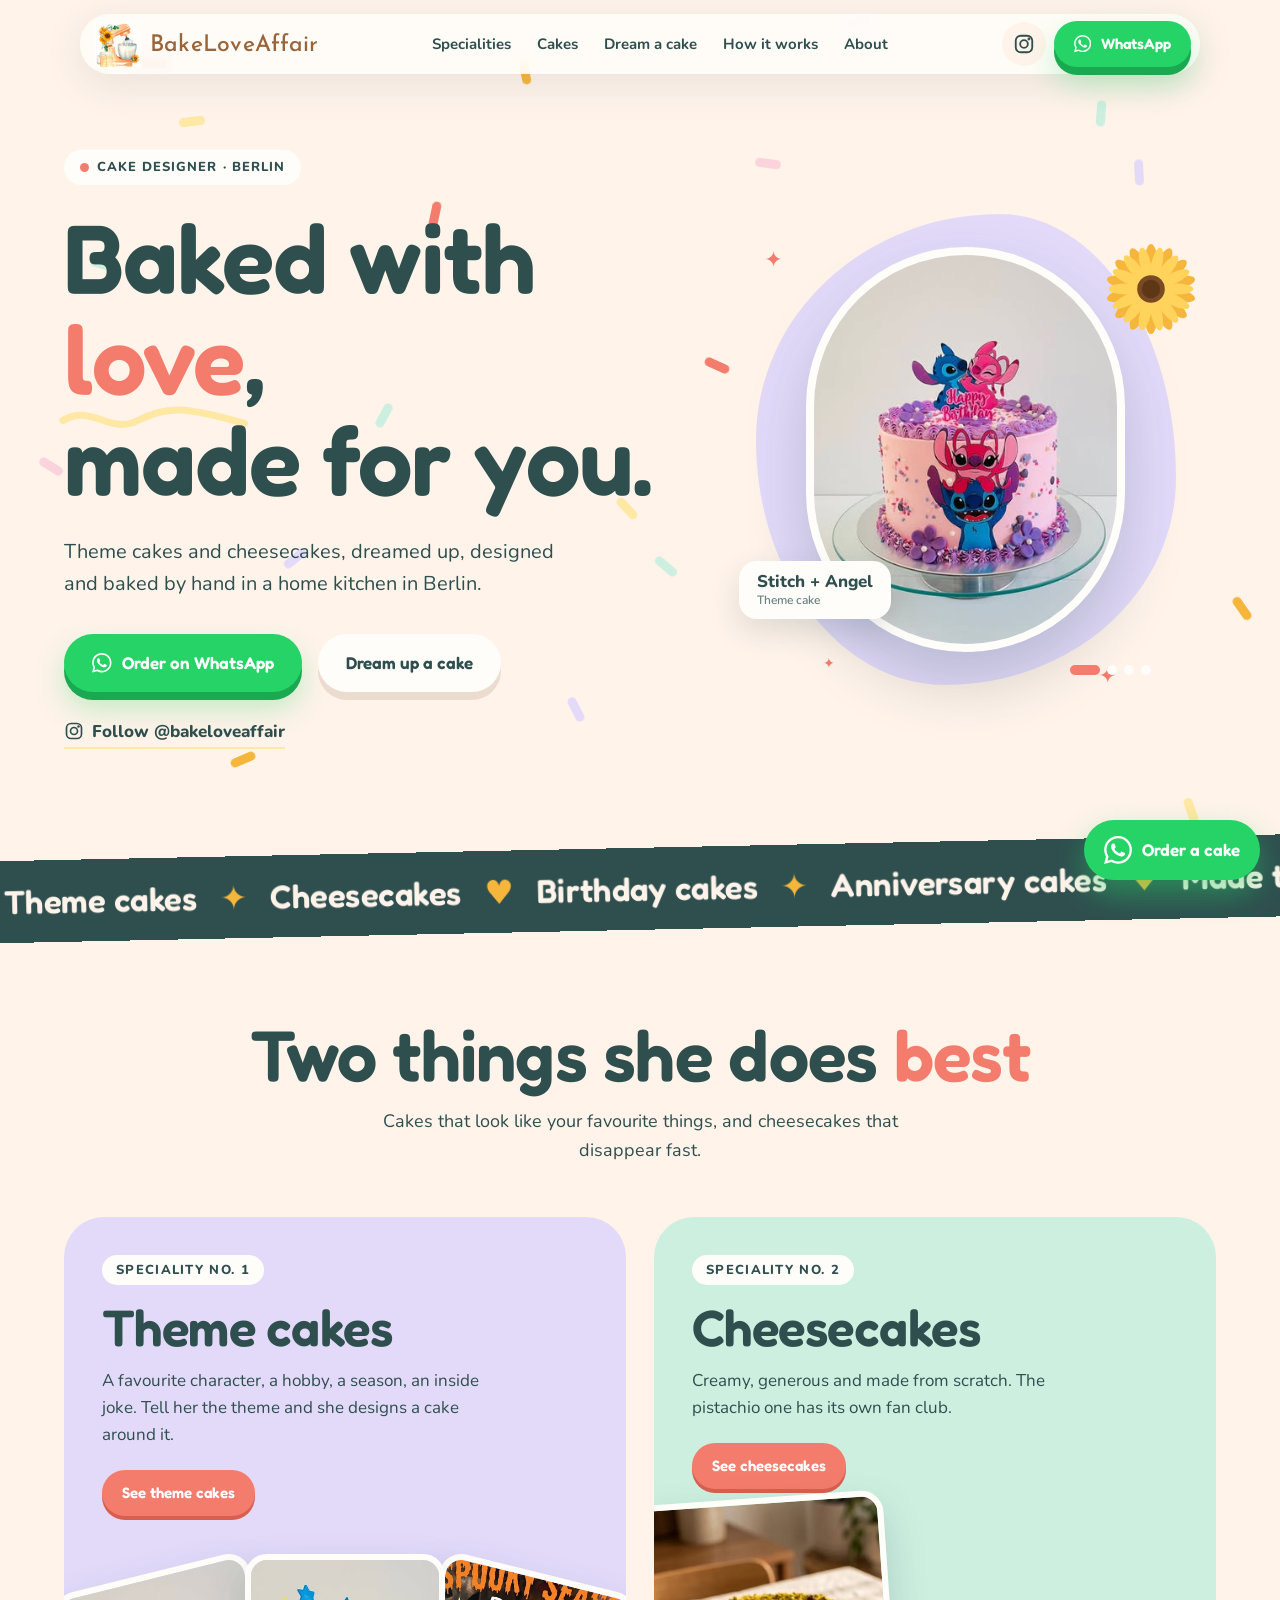
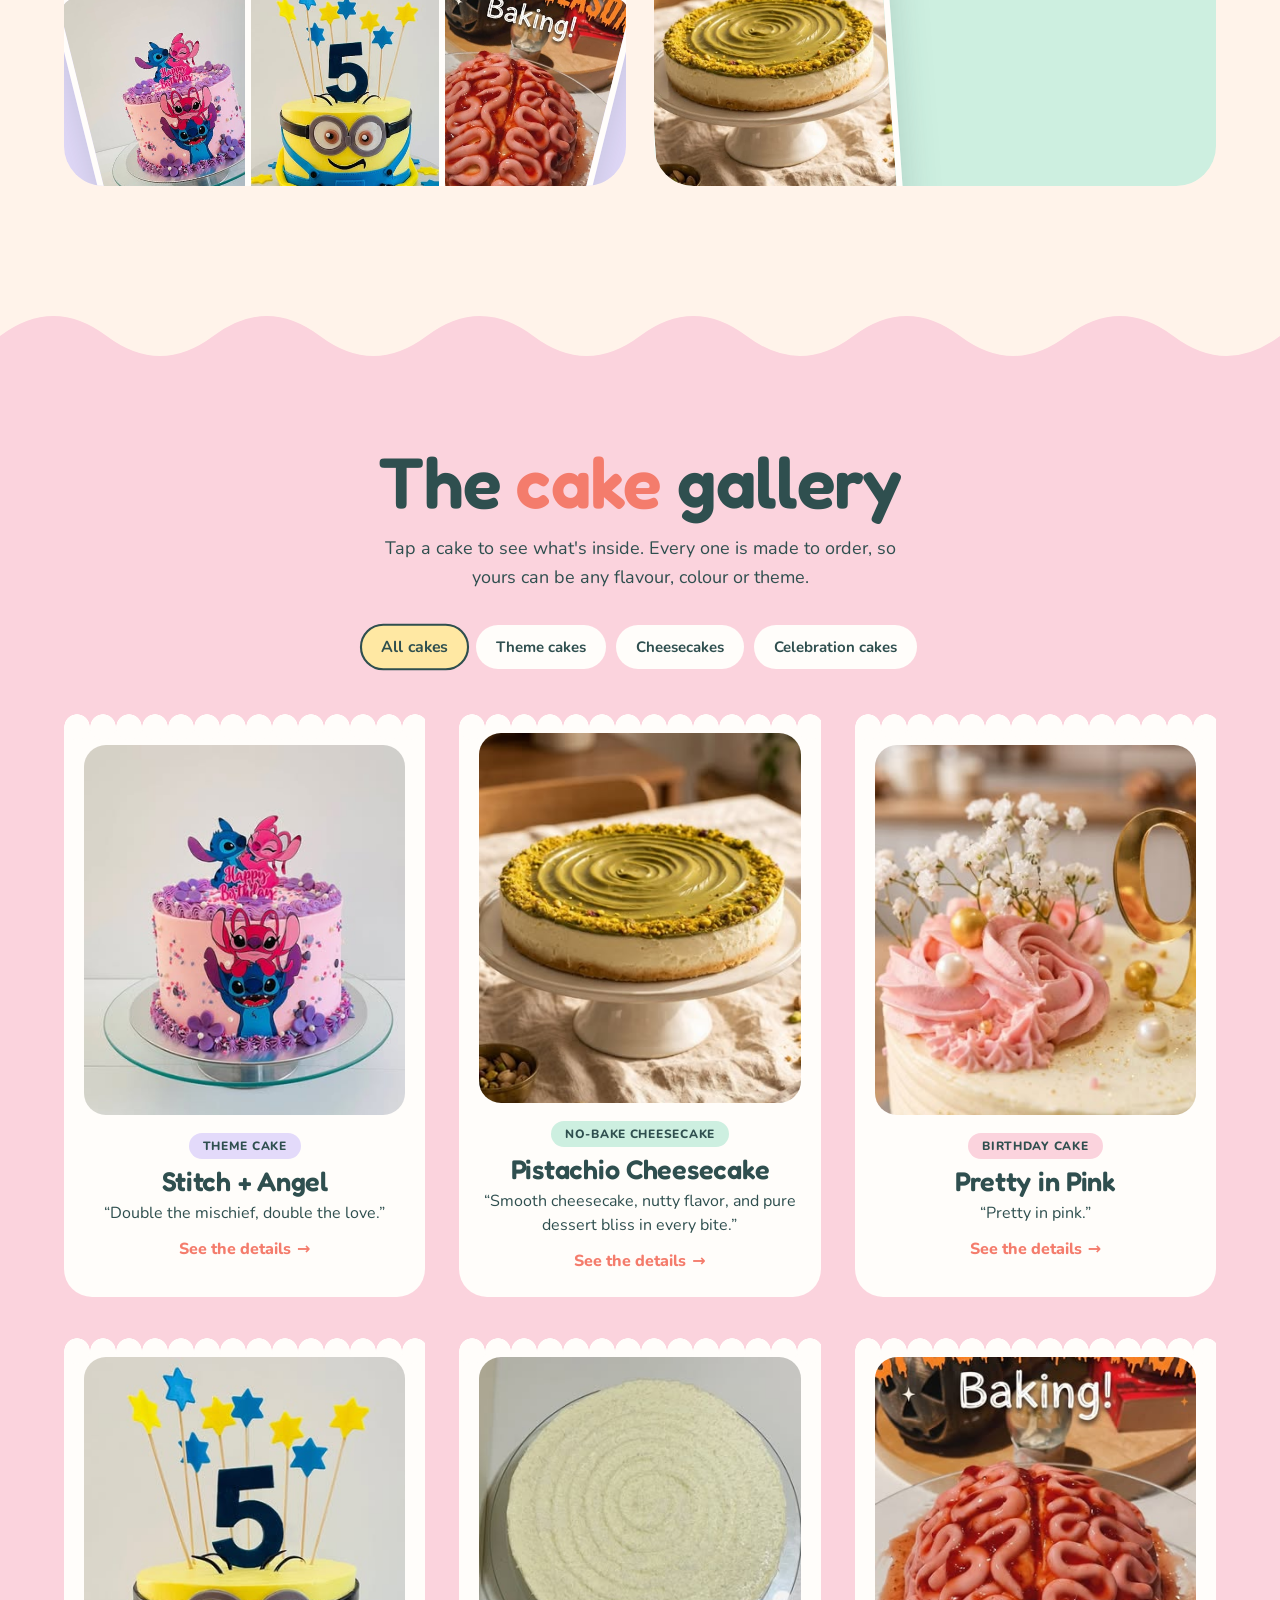
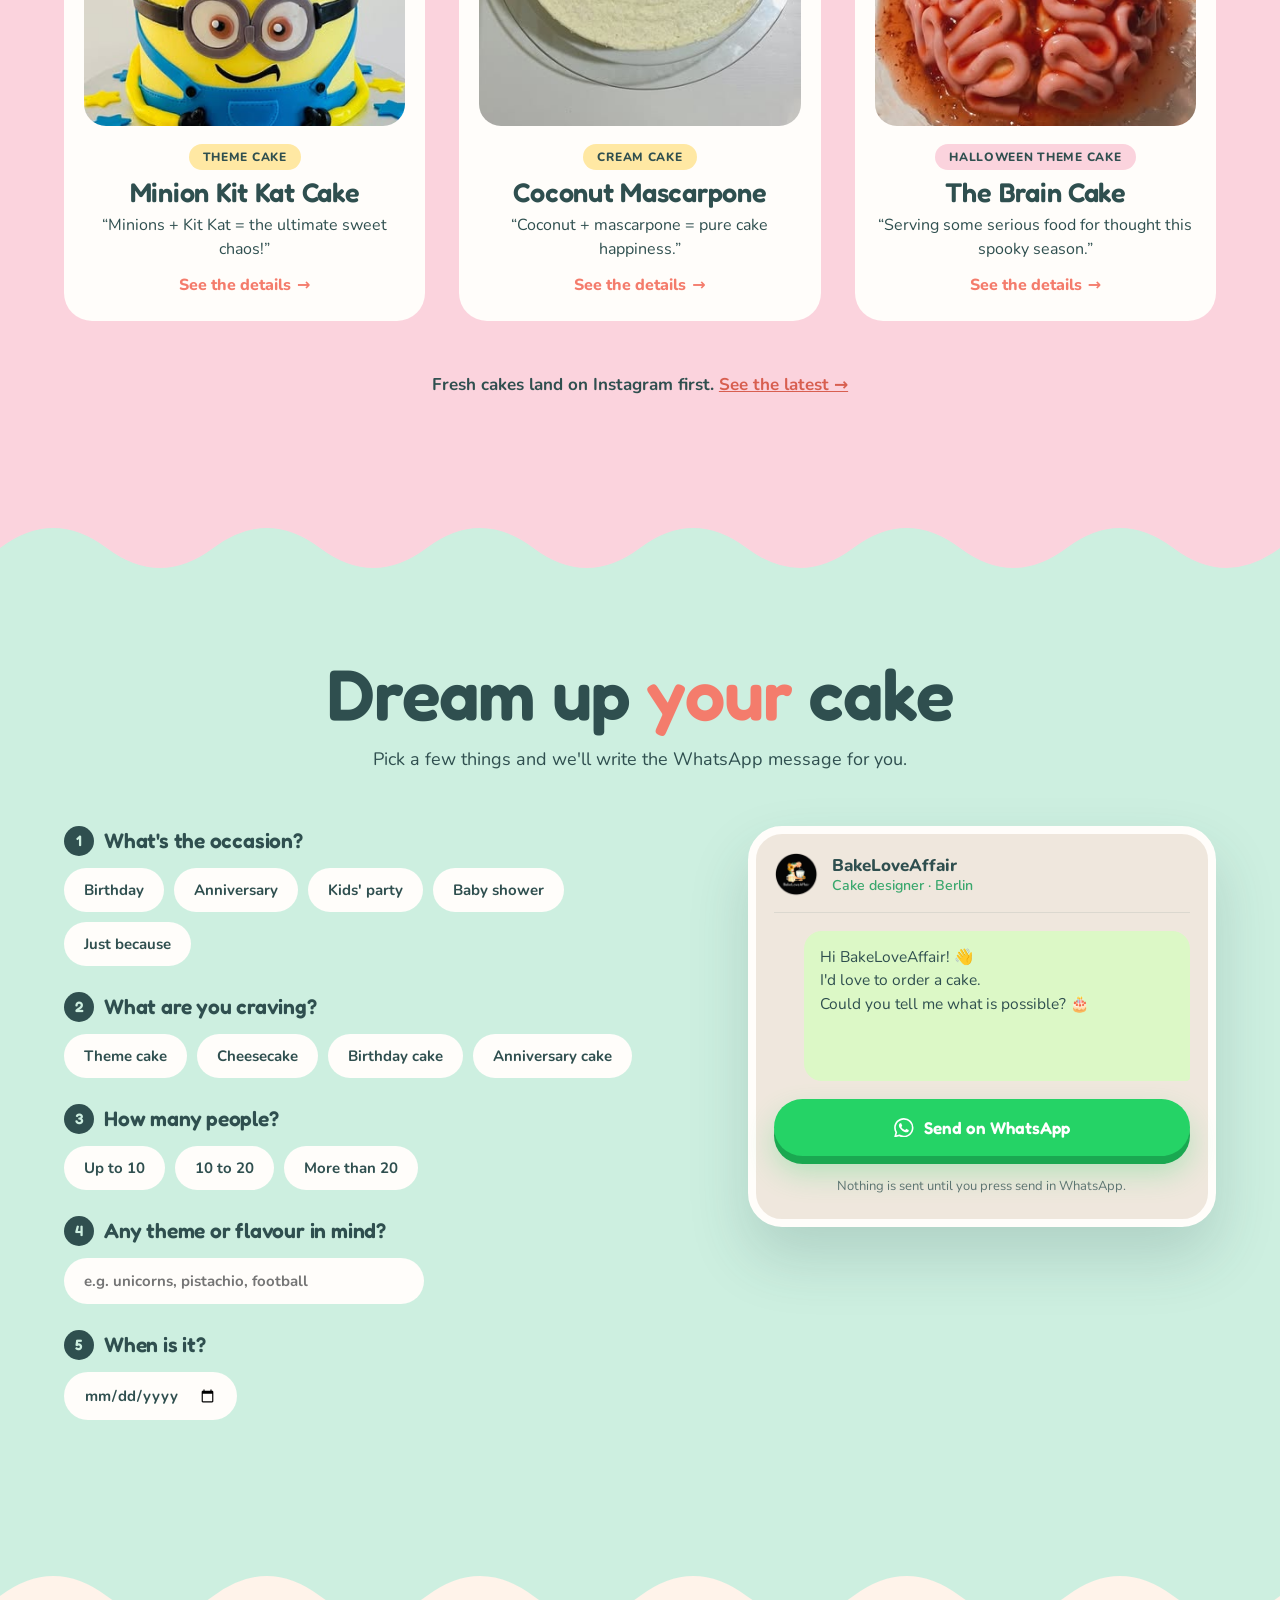
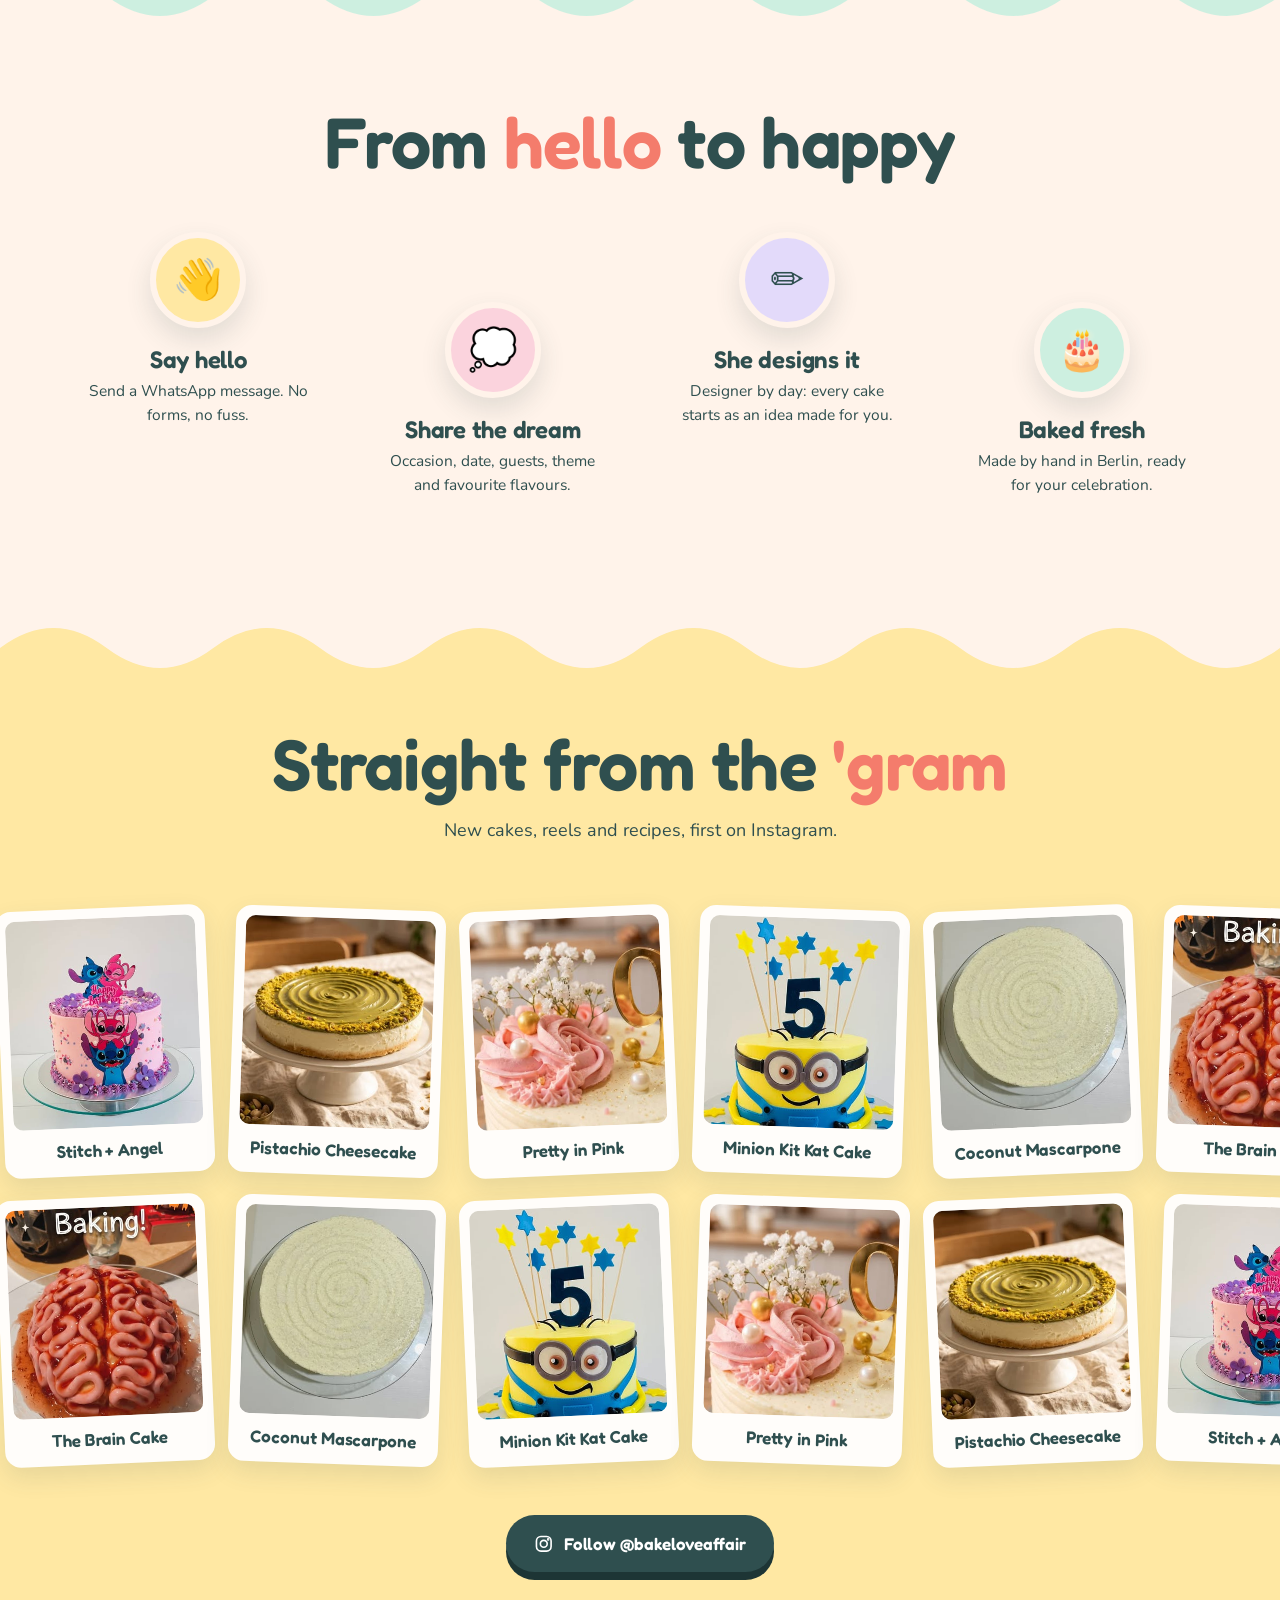
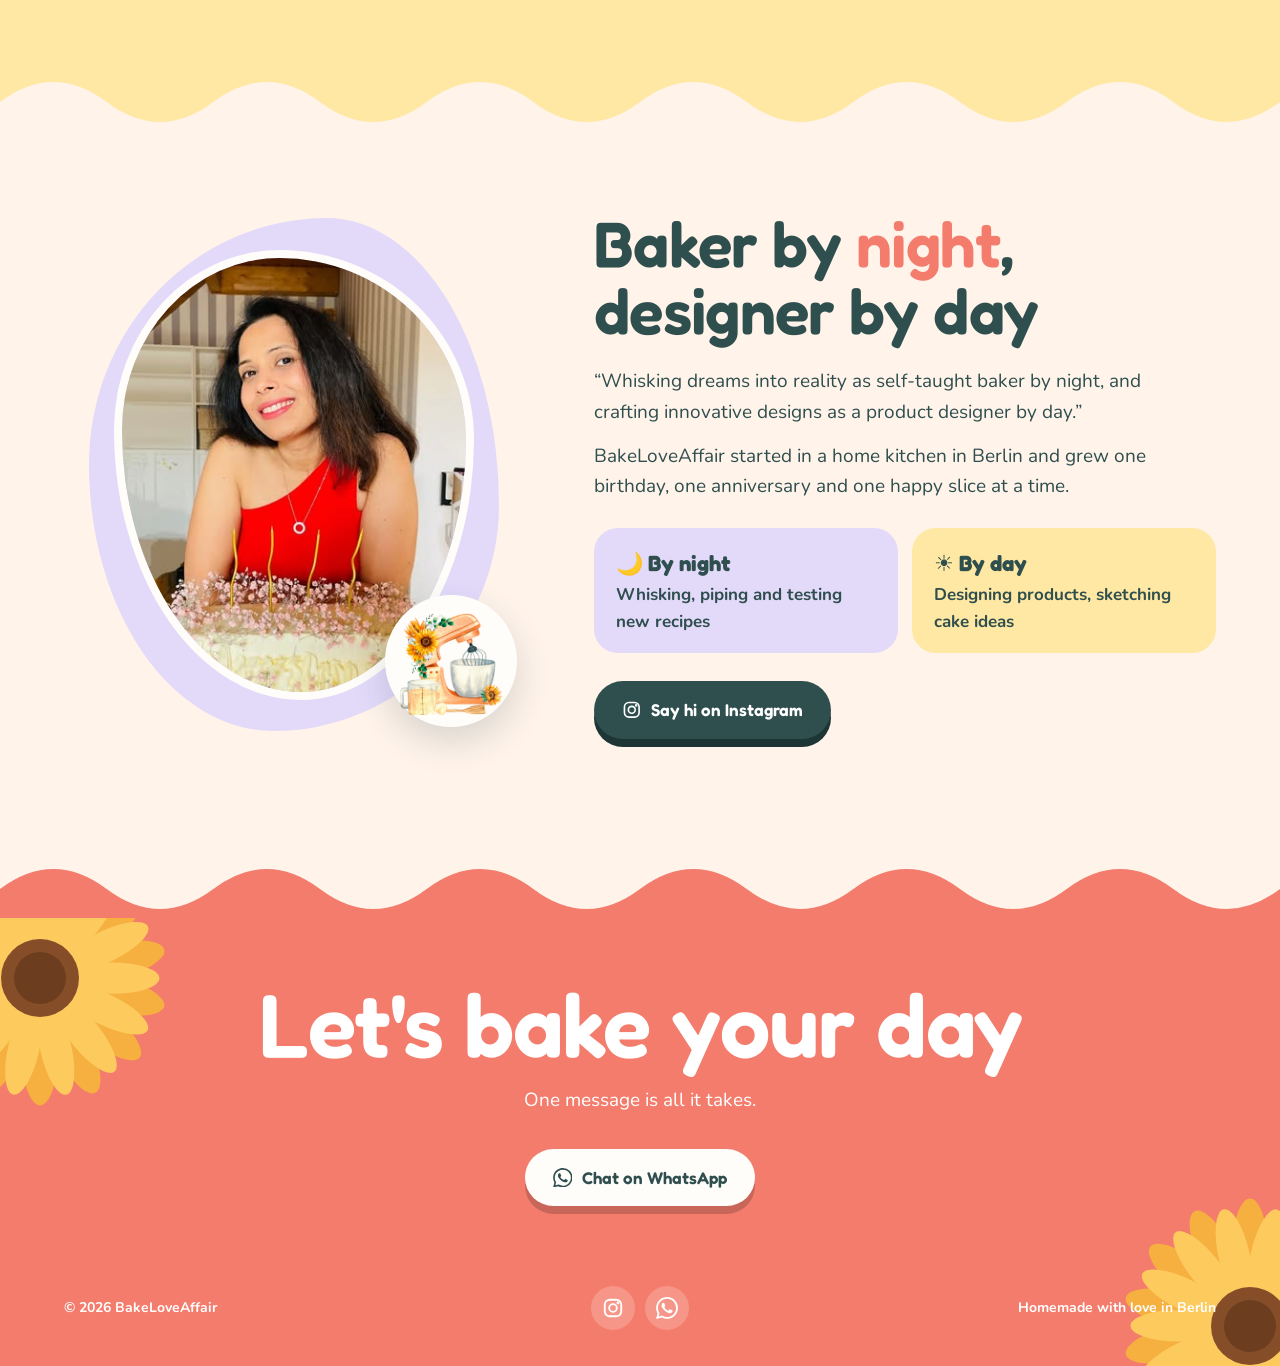
==== index.html @ 3bb05937 "Build BakeLoveAffair website from the Soft Bloom design Static site with theme cake and cheesecake g" ====
<!doctype html>
<html lang="en">
<head>
<meta charset="utf-8">
<meta name="viewport" content="width=device-width, initial-scale=1">
<title>BakeLoveAffair · Theme cakes and cheesecakes, homemade in Berlin</title>
<meta name="description" content="BakeLoveAffair: custom theme cakes and cheesecakes, designed and baked by hand in a home kitchen in Berlin. Say hello on WhatsApp.">
<meta name="theme-color" content="#FFF3EA">
<link rel="canonical" href="https://bakeloveaffair.com/">
<meta property="og:type" content="website">
<meta property="og:url" content="https://bakeloveaffair.com/">
<meta property="og:title" content="BakeLoveAffair · Baked with love, made for you">
<meta property="og:description" content="Custom theme cakes and cheesecakes, homemade in Berlin.">
<meta property="og:image" content="https://bakeloveaffair.com/assets/logo/logo.png">
<meta name="twitter:card" content="summary">
<link rel="icon" type="image/png" href="assets/logo/favicon.png">
<link rel="apple-touch-icon" href="assets/logo/icon-192.png">
<link rel="preconnect" href="https://fonts.googleapis.com">
<link rel="preconnect" href="https://fonts.gstatic.com" crossorigin>
<link href="https://fonts.googleapis.com/css2?family=Fredoka:wght@500;600;700&family=Josefin+Sans:wght@500&family=Nunito:wght@400;600;700;800&display=swap" rel="stylesheet">
<link rel="stylesheet" href="css/style.css">
</head>
<body>

<div class="progress" id="progress" aria-hidden="true"></div>

<nav class="nav" id="nav" aria-label="Main">
  <div class="nav-bar">
    <a class="brand" href="#top" aria-label="BakeLoveAffair, back to top"><img src="assets/logo/mixer.png" alt="" width="48" height="46"><span>BakeLoveAffair</span></a>
    <ul>
      <li><a href="#special">Specialities</a></li>
      <li><a href="#cakes">Cakes</a></li>
      <li><a href="#wish">Dream a cake</a></li>
      <li><a href="#how">How it works</a></li>
      <li><a href="#about">About</a></li>
    </ul>
    <div class="nav-right">
      <a class="icon-btn" data-ig aria-label="BakeLoveAffair on Instagram"><i data-icon="ig"></i></a>
      <a class="btn sm wa" data-wa aria-label="Order on WhatsApp"><i data-icon="wa"></i><span>WhatsApp</span></a>
      <button class="icon-btn burger" id="burger" aria-label="Menu" aria-expanded="false"><i data-icon="menu"></i></button>
    </div>
  </div>
  <div class="menu" id="menu">
    <a href="#special">Specialities</a>
    <a href="#cakes">Cakes</a>
    <a href="#wish">Dream a cake</a>
    <a href="#how">How it works</a>
    <a href="#about">About</a>
    <a data-ig>Instagram ↗</a>
  </div>
</nav>

<header class="hero" id="top">
  <div id="sprinkles" aria-hidden="true"></div>
  <div class="wrap">
    <div>
      <span class="eyebrow"><i></i> Cake designer · Berlin</span>
      <h1 id="h1" aria-label="Baked with love, made for you."></h1>
      <p class="lead" data-reveal="700">Theme cakes and cheesecakes, dreamed up, designed and baked by hand in a home kitchen in Berlin.</p>
      <div class="cta" data-reveal="850">
        <a class="btn wa" data-wa><i data-icon="wa"></i> Order on WhatsApp</a>
        <a class="btn soft" href="#wish">Dream up a cake</a>
      </div>
      <a class="follow" data-ig data-reveal="1000"><i data-icon="ig"></i> Follow @bakeloveaffair</a>
    </div>
    <div class="stage">
      <div class="blob"></div>
      <span class="spark" style="left:2%;top:6%">✦</span><span class="spark" style="right:14%;bottom:-2%;animation-delay:-1s">✦</span><span class="spark" style="left:16%;bottom:2%;animation-delay:-1.7s;font-size:14px">✦</span>
      <div class="shots" id="shots"></div>
      <button class="label" id="label" aria-label="See details of this cake"><span id="lt"></span><small id="ls"></small></button>
      <div class="sunflower" aria-hidden="true"></div>
      <div class="dots" id="dots"></div>
    </div>
  </div>
</header>

<div class="ribbon" aria-hidden="true"><div id="ribbon"></div></div>

<section class="pad" id="special" style="padding-top:40px">
  <div class="wrap">
    <div class="title"><h2 data-reveal>Two things she does <em>best</em></h2><p data-reveal="100">Cakes that look like your favourite things, and cheesecakes that disappear fast.</p></div>
    <div class="duo">
      <article class="spec" style="--c:var(--lav)" data-reveal>
        <span class="kicker">Speciality no. 1</span>
        <h3>Theme cakes</h3>
        <p>A favourite character, a hobby, a season, an inside joke. Tell her the theme and she designs a cake around it.</p>
        <button class="btn sm" data-filter="theme">See theme cakes</button>
        <div class="fan" id="fan-theme"></div>
      </article>
      <article class="spec" style="--c:var(--mint)" data-reveal="140">
        <span class="kicker">Speciality no. 2</span>
        <h3>Cheesecakes</h3>
        <p>Creamy, generous and made from scratch. The pistachio one has its own fan club.</p>
        <button class="btn sm" data-filter="cheesecake">See cheesecakes</button>
        <div class="fan one" id="fan-cheesecake"></div>
      </article>
    </div>
  </div>
</section>

<div class="wavebox"><svg class="wave" data-fill="#FBD3DD"></svg></div>
<section class="sig pad" id="cakes">
  <div class="wrap">
    <div class="title"><h2 data-reveal>The <em>cake</em> gallery</h2><p data-reveal="100">Tap a cake to see what's inside. Every one is made to order, so yours can be any flavour, colour or theme.</p></div>
    <div class="filters" id="filters" role="group" aria-label="Filter cakes"></div>
    <div class="cards" id="cards"></div>
    <p class="more-note" data-reveal>Fresh cakes land on Instagram first. <a data-ig>See the latest →</a></p>
  </div>
</section>
<div class="wavebox" style="background:#FBD3DD"><svg class="wave rev" data-fill="#CDEFE0"></svg></div>

<section class="wish pad" id="wish">
  <div class="wrap">
    <div class="title"><h2 data-reveal>Dream up <em>your</em> cake</h2><p data-reveal="100">Pick a few things and we'll write the WhatsApp message for you.</p></div>
    <div class="wishgrid">
      <div data-reveal>
        <div class="q"><h3><span>1</span> What's the occasion?</h3><div class="chips" data-k="occasion"><button class="chip">Birthday</button><button class="chip">Anniversary</button><button class="chip">Kids' party</button><button class="chip">Baby shower</button><button class="chip">Just because</button></div></div>
        <div class="q"><h3><span>2</span> What are you craving?</h3><div class="chips" data-k="bake"><button class="chip">Theme cake</button><button class="chip">Cheesecake</button><button class="chip">Birthday cake</button><button class="chip">Anniversary cake</button></div></div>
        <div class="q"><h3><span>3</span> How many people?</h3><div class="chips" data-k="guests"><button class="chip">Up to 10</button><button class="chip">10 to 20</button><button class="chip">More than 20</button></div></div>
        <div class="q"><h3><span>4</span> Any theme or flavour in mind?</h3><input class="field" id="idea" type="text" maxlength="80" placeholder="e.g. unicorns, pistachio, football" aria-label="Theme or flavour idea"></div>
        <div class="q"><h3><span>5</span> When is it?</h3><input class="field" type="date" id="date" aria-label="Date of the occasion" style="width:auto"></div>
      </div>
      <div class="phone" data-reveal="150">
        <div class="top"><img src="assets/logo/icon-192.png" alt=""><div>BakeLoveAffair<small>Cake designer · Berlin</small></div></div>
        <div class="bubble" id="bubble" aria-live="polite"></div>
        <a class="btn wa" id="send" target="_blank" rel="noopener"><i data-icon="wa"></i> Send on WhatsApp</a>
        <p class="note">Nothing is sent until you press send in WhatsApp.</p>
      </div>
    </div>
  </div>
</section>
<div class="wavebox" style="background:#CDEFE0"><svg class="wave" data-fill="#FFF3EA"></svg></div>

<section class="pad" id="how">
  <div class="wrap">
    <div class="title"><h2 data-reveal>From <em>hello</em> to happy</h2></div>
    <div class="proc" id="proc">
      <svg class="path" viewBox="0 0 1000 170" preserveAspectRatio="none" fill="none" aria-hidden="true"><path id="pp" d="M125 48 C250 48 250 118 375 118 S500 48 625 48 S750 118 875 118" stroke="#F47C6C" stroke-width="4" stroke-linecap="round" stroke-dasharray="2 14" vector-effect="non-scaling-stroke"/></svg>
      <div class="procgrid">
        <div class="ps" style="--c:var(--butter)"><div class="ic">👋</div><h3>Say hello</h3><p>Send a WhatsApp message. No forms, no fuss.</p></div>
        <div class="ps" style="--c:var(--pink)"><div class="ic">💭</div><h3>Share the dream</h3><p>Occasion, date, guests, theme and favourite flavours.</p></div>
        <div class="ps" style="--c:var(--lav)"><div class="ic">✏️</div><h3>She designs it</h3><p>Designer by day: every cake starts as an idea made for you.</p></div>
        <div class="ps" style="--c:var(--mint)"><div class="ic">🎂</div><h3>Baked fresh</h3><p>Made by hand in Berlin, ready for your celebration.</p></div>
      </div>
    </div>
  </div>
</section>

<div class="wavebox"><svg class="wave rev" data-fill="#FFE8A3"></svg></div>
<section class="gal" id="insta">
  <div class="title"><h2 data-reveal>Straight from the <em>'gram</em></h2><p data-reveal="100">New cakes, reels and recipes, first on Instagram.</p></div>
  <div class="row" id="r1"></div>
  <div class="row b" id="r2"></div>
  <div class="center"><a class="btn ig" data-ig data-reveal><i data-icon="ig"></i> Follow @bakeloveaffair</a></div>
</section>
<div class="wavebox" style="background:#FFE8A3"><svg class="wave" data-fill="#FFF3EA"></svg></div>

<section class="pad" id="about">
  <div class="wrap aboutgrid">
    <div class="me" data-reveal>
      <img src="assets/img/anniversary-cake.jpg" alt="The baker behind BakeLoveAffair with a cake she made" loading="lazy">
      <div class="stamp"><img src="assets/logo/mixer.png" alt="BakeLoveAffair logo"></div>
    </div>
    <div>
      <h2 data-reveal>Baker by <em>night</em>,<br>designer by day</h2>
      <p data-reveal="80">“Whisking dreams into reality as self-taught baker by night, and crafting innovative designs as a product designer by day.”</p>
      <p data-reveal="160">BakeLoveAffair started in a home kitchen in Berlin and grew one birthday, one anniversary and one happy slice at a time.</p>
      <div class="daynight" data-reveal="240">
        <div style="background:var(--lav)"><b>🌙 By night</b>Whisking, piping and testing new recipes</div>
        <div style="background:var(--butter)"><b>☀️ By day</b>Designing products, sketching cake ideas</div>
      </div>
      <a class="btn ig" data-ig data-reveal="320"><i data-icon="ig"></i> Say hi on Instagram</a>
    </div>
  </div>
</section>

<div class="wavebox"><svg class="wave" data-fill="#F47C6C"></svg></div>
<footer class="foot">
  <div class="sunflower l" aria-hidden="true"></div><div class="sunflower r" aria-hidden="true"></div>
  <div class="wrap" style="position:relative">
    <h2 data-reveal>Let's bake your day</h2>
    <p class="big" data-reveal="100">One message is all it takes.</p>
    <a class="btn" data-reveal="200" data-wa><i data-icon="wa"></i> Chat on WhatsApp</a>
    <div class="foot-base">
      <span>© <span id="year"></span> BakeLoveAffair</span>
      <div class="mid">
        <a class="icon-btn" data-ig aria-label="Instagram"><i data-icon="ig"></i></a>
        <a class="icon-btn" data-wa aria-label="WhatsApp"><i data-icon="wa"></i></a>
      </div>
      <span>Homemade with love in Berlin</span>
    </div>
  </div>
</footer>

<a class="fab" id="fab" data-wa aria-label="Order a cake on WhatsApp"><i data-icon="wa"></i><span>Order a cake</span></a>

<dialog class="sheet" id="sheet" aria-labelledby="sh-title">
  <div class="sheet-in">
    <div class="sheet-photo" id="sh-photo"><div class="sunflower" aria-hidden="true"></div><img id="sh-img" alt=""></div>
    <div class="sheet-body">
      <div class="sheet-nav"><button class="icon-btn" id="sh-prev" aria-label="Previous cake">←</button><button class="icon-btn" id="sh-next" aria-label="Next cake">→</button></div>
      <button class="icon-btn x" id="sh-close" aria-label="Close">✕</button>
      <span class="pill" id="sh-tag"></span>
      <h2 id="sh-title"></h2>
      <p class="quote" id="sh-quote"></p>
      <p class="desc" id="sh-desc"></p>
      <dl class="facts" id="sh-facts"></dl>
      <div class="sheet-cta">
        <a class="btn wa" id="sh-wa" target="_blank" rel="noopener"><i data-icon="wa"></i> Ask about this cake</a>
        <a class="follow" id="sh-reel" target="_blank" rel="noopener" style="margin:0"><i data-icon="ig"></i> Watch the reel</a>
      </div>
      <p class="sheet-note">Made to order. Size, flavour, colours and theme can all be changed to suit you.</p>
    </div>
  </div>
</dialog>

<script src="js/data.js"></script>
<script src="js/main.js"></script>
</body>
</html>
---- css/style.css ----
/* BakeLoveAffair · Soft Bloom */
:root{
  --bg:#FFF3EA; --deep:#2F4F4F; --coral:#F47C6C; --coral-d:#d85f50; --mint:#CDEFE0; --butter:#FFE8A3; --pink:#FBD3DD; --lav:#E3DAFA; --white:#FFFDFA;
  --brown:#9A6338; --sun:#F6B63C;
  --accent:var(--pink);
  --display:"Fredoka",system-ui,sans-serif; --body:"Nunito",system-ui,sans-serif;
  --spring:cubic-bezier(.2,1.4,.3,1);
}
*{box-sizing:border-box;margin:0}
html{scroll-behavior:smooth;overflow-x:clip;scroll-padding-top:90px}
body{background:var(--bg);color:var(--deep);font-family:var(--body);font-size:17px;line-height:1.6;overflow-x:clip}
img{display:block;max-width:100%}
a{color:inherit}
button{font:inherit;color:inherit}
h1,h2,h3{font-family:var(--display);font-weight:600;line-height:1.04;letter-spacing:-.01em}
.wrap{max-width:1200px;margin:0 auto;padding:0 24px}
.sr{position:absolute;width:1px;height:1px;overflow:hidden;clip-path:inset(50%)}
:focus-visible{outline:3px solid var(--deep);outline-offset:3px;border-radius:8px}
[data-reveal]{opacity:0;transform:translateY(34px) scale(.97);transition:opacity .7s,transform .9s var(--spring)}
[data-reveal].in{opacity:1;transform:none}

.progress{position:fixed;top:0;left:0;height:4px;width:100%;background:var(--coral);transform-origin:left;transform:scaleX(0);z-index:70}

/* ---------- nav ---------- */
.nav{position:fixed;top:14px;left:50%;translate:-50% 0;z-index:60;width:min(1120px,calc(100% - 24px));transition:translate .45s var(--spring)}
.nav.hide{translate:-50% -150%}
.nav-bar{background:rgba(255,253,250,.86);backdrop-filter:blur(14px);border-radius:999px;box-shadow:0 10px 40px rgba(47,79,79,.1);display:flex;align-items:center;justify-content:space-between;gap:12px;padding:7px 9px 7px 14px}
.brand{display:flex;align-items:center;gap:8px;text-decoration:none;font-family:"Josefin Sans",var(--display);font-weight:500;font-size:23px;color:var(--brown);letter-spacing:.01em;white-space:nowrap}
.brand img{width:48px;height:46px;object-fit:contain;mix-blend-mode:multiply;transition:rotate .5s var(--spring)}
.brand:hover img{rotate:-10deg}
.brand span{padding-top:4px}
.nav ul{display:flex;gap:26px;list-style:none;padding:0}
.nav ul a{text-decoration:none;font-weight:700;font-size:15px;transition:color .2s}
.nav ul a:hover{color:var(--coral)}
.nav-right{display:flex;align-items:center;gap:8px}
.icon-btn{width:44px;height:44px;border-radius:50%;display:grid;place-items:center;background:var(--bg);border:0;cursor:pointer;text-decoration:none;transition:background .25s,transform .25s var(--spring),color .25s}
.icon-btn:hover{background:var(--pink);transform:rotate(-8deg) scale(1.08)}
.icon-btn svg{width:22px;height:22px}
.burger{display:none}
.menu{display:none}

.btn{display:inline-flex;align-items:center;gap:10px;font-family:var(--display);font-weight:600;font-size:17px;text-decoration:none;padding:15px 28px;border-radius:999px;background:var(--coral);color:#fff;border:0;cursor:pointer;box-shadow:0 8px 0 var(--coral-d),0 16px 30px rgba(244,124,108,.35);transition:transform .15s,box-shadow .15s;white-space:nowrap}
.btn:hover{transform:translateY(-3px);box-shadow:0 11px 0 var(--coral-d),0 22px 36px rgba(244,124,108,.4)}
.btn:active{transform:translateY(6px);box-shadow:0 2px 0 var(--coral-d)}
.btn svg{width:1.15em;height:1.15em;flex:none}
.btn.sm{padding:11px 20px;font-size:15px;box-shadow:0 4px 0 var(--coral-d)}
.btn.soft{background:var(--white);color:var(--deep);box-shadow:0 8px 0 #ecdccf}
.btn.soft:hover{box-shadow:0 11px 0 #ecdccf}
.btn.wa{background:#25D366;box-shadow:0 8px 0 #1aa851,0 16px 30px rgba(37,211,102,.3)}
.btn.wa:hover{box-shadow:0 11px 0 #1aa851,0 22px 36px rgba(37,211,102,.35)}
.btn.ig{background:var(--deep);box-shadow:0 8px 0 #1d3535}
.btn.ig:hover{box-shadow:0 11px 0 #1d3535}

/* ---------- hero ---------- */
.hero{position:relative;padding:150px 0 90px;overflow:hidden}
.hero .wrap{display:grid;grid-template-columns:1.1fr .9fr;gap:40px;align-items:center;position:relative}
.eyebrow{display:inline-flex;gap:8px;align-items:center;background:var(--white);border-radius:999px;padding:7px 16px;font-weight:800;font-size:13px;letter-spacing:.08em;text-transform:uppercase;margin-bottom:22px}
.eyebrow i{width:9px;height:9px;border-radius:50%;background:var(--coral);animation:pulse 1.6s infinite}
@keyframes pulse{50%{scale:1.6;opacity:.4}}
.hero h1{font-size:clamp(48px,7.6vw,112px)}
.hero h1 .w{display:inline-block;opacity:0;transform:translateY(.5em) rotate(4deg);animation:rise .8s var(--spring) forwards}
@keyframes rise{to{opacity:1;transform:none}}
.hero h1 .love{color:var(--coral);position:relative;white-space:nowrap}
.hero h1 .love svg{position:absolute;left:-2%;bottom:-.16em;width:104%;height:.3em;overflow:visible}
.hero h1 .love path{stroke-dasharray:320;stroke-dashoffset:320;animation:draw 1s 1s forwards}
@keyframes draw{to{stroke-dashoffset:0}}
.lead{font-size:20px;max-width:490px;margin:26px 0 34px}
.cta{display:flex;gap:16px;flex-wrap:wrap;align-items:center}
.follow{display:inline-flex;align-items:center;gap:8px;margin-top:26px;font-weight:800;text-decoration:none;border-bottom:2.5px solid var(--butter);padding-bottom:2px;transition:border-color .25s,gap .25s}
.follow:hover{border-color:var(--coral);gap:12px}
.follow svg{width:20px;height:20px}
.stage{position:relative;justify-self:center;width:min(420px,84vw);aspect-ratio:1/1.12}
.blob{position:absolute;inset:0;background:var(--accent);border-radius:58% 42% 55% 45%/48% 56% 44% 52%;animation:morph 9s ease-in-out infinite;transition:background .8s}
@keyframes morph{33%{border-radius:42% 58% 40% 60%/58% 42% 58% 42%}66%{border-radius:52% 48% 62% 38%/40% 60% 46% 54%}}
.shots{position:absolute;inset:7% 12%;border-radius:999px;overflow:hidden;box-shadow:0 30px 60px rgba(47,79,79,.22);border:8px solid var(--white);background:var(--white)}
.shots img{position:absolute;inset:0;width:100%;height:100%;object-fit:cover;opacity:0;scale:1.25;rotate:6deg;transition:opacity .8s,scale 1.2s cubic-bezier(.2,.8,.2,1),rotate 1.2s}
.shots img.on{opacity:1;scale:1;rotate:0deg}
.label{position:absolute;left:-4%;bottom:14%;background:var(--white);border-radius:18px;padding:10px 18px;box-shadow:0 12px 30px rgba(47,79,79,.15);font-weight:800;animation:bob 4s ease-in-out infinite;z-index:2;border:0;cursor:pointer;text-align:left;line-height:1.3}
.label small{display:block;font-weight:600;font-size:12px;opacity:.7}
.stage .sunflower{position:absolute;right:-5%;top:6%;width:92px;z-index:2;animation:bob 5s -2s ease-in-out infinite}
@keyframes bob{50%{translate:0 -12px}}
.dots{position:absolute;right:6%;bottom:2%;display:flex;gap:7px;z-index:2}
.dots button{width:10px;height:10px;padding:0;border:0;border-radius:9px;background:var(--white);transition:width .4s,background .4s;cursor:pointer}
.dots button.on{width:30px;background:var(--coral)}
.sprinkle{position:absolute;width:26px;height:9px;border-radius:9px;will-change:transform;z-index:0}
.spark{position:absolute;font-size:22px;color:var(--coral);animation:twinkle 2.4s ease-in-out infinite}
@keyframes twinkle{50%{scale:.4;opacity:.3;rotate:90deg}}
.sunflower svg{display:block;width:100%;height:auto;animation:spin 40s linear infinite}
@keyframes spin{to{rotate:360deg}}

/* ---------- ribbon ---------- */
.ribbon{background:var(--deep);color:var(--bg);overflow:hidden;white-space:nowrap;rotate:-1.2deg;scale:1.03;margin:10px 0 50px}
.ribbon div{display:inline-block;font-family:var(--display);font-weight:600;font-size:clamp(20px,2.6vw,32px);padding:14px 0;animation:flow 34s linear infinite}
.ribbon span{margin:0 22px}.ribbon b{color:var(--sun);font-weight:600}
@keyframes flow{to{transform:translateX(-50%)}}

/* ---------- waves + sections ---------- */
.wavebox{overflow:hidden;line-height:0}
.wave{display:block;width:200%;height:70px;margin-bottom:-1px;animation:flow 14s linear infinite}
.wave.rev{animation-direction:reverse}
section{position:relative}
.pad{padding:80px 0 110px}
.title{text-align:center;margin-bottom:52px}
.title h2{font-size:clamp(38px,5.6vw,76px)}
.title h2 em{font-style:normal;color:var(--coral)}
.title p{max-width:540px;margin:14px auto 0;font-size:18px}

/* ---------- specialities ---------- */
.duo{display:grid;grid-template-columns:1fr 1fr;gap:28px}
.spec{position:relative;border-radius:40px;padding:38px 38px 0;overflow:hidden;min-height:520px;display:flex;flex-direction:column;align-items:flex-start;background:var(--c)}
.spec .kicker{font-weight:800;font-size:13px;letter-spacing:.1em;text-transform:uppercase;background:var(--white);border-radius:999px;padding:5px 14px;margin-bottom:16px}
.spec h3{font-size:clamp(34px,4vw,54px);margin-bottom:12px}
.spec p{max-width:400px;margin-bottom:22px}
.fan{position:relative;align-self:center;width:100%;height:270px;margin-top:auto}
.fan img{position:absolute;left:50%;bottom:-34px;width:200px;aspect-ratio:3/4;object-fit:cover;border-radius:22px;border:6px solid var(--white);box-shadow:0 18px 40px rgba(47,79,79,.2);translate:-50% 0;transform-origin:50% 120%;transition:rotate .6s var(--spring),translate .6s var(--spring)}
.fan img:nth-child(1){rotate:-14deg;translate:-110% 10px}
.fan img:nth-child(2){rotate:0deg;z-index:1}
.fan img:nth-child(3){rotate:14deg;translate:10% 10px}
.spec:hover .fan img:nth-child(1){rotate:-22deg;translate:-128% 0}
.spec:hover .fan img:nth-child(2){translate:-50% -22px}
.spec:hover .fan img:nth-child(3){rotate:22deg;translate:28% 0}
.fan.one img{width:250px;rotate:-4deg}
.spec:hover .fan.one img{rotate:3deg;translate:-50% -22px}

/* ---------- cakes ---------- */
.sig{background:var(--pink)}
.filters{display:flex;gap:10px;justify-content:center;flex-wrap:wrap;margin:-18px 0 44px}
.chip{font:700 15px var(--body);color:var(--deep);background:var(--white);border:2.5px solid transparent;border-radius:999px;padding:10px 18px;cursor:pointer;transition:transform .2s cubic-bezier(.2,1.6,.3,1),background .2s,border-color .2s}
.chip:hover{transform:translateY(-3px) rotate(-2deg)}
.chip.on{background:var(--butter);border-color:var(--deep);transform:scale(1.06)}
.cards{display:grid;grid-template-columns:repeat(3,1fr);gap:40px 34px}
.sc{position:relative;background:var(--white);border:0;border-radius:0 0 28px 28px;padding:6px 20px 24px;text-align:center;cursor:pointer;margin-top:14px;transition:translate .35s var(--spring),rotate .35s,opacity .4s,scale .4s var(--spring);font-family:var(--body);font-size:16px;line-height:1.5}
.sc::before{content:"";position:absolute;top:-13px;left:0;right:0;height:26px;background:radial-gradient(circle at 13px 13px,var(--white) 12.5px,transparent 13px) 0 0/26px 26px repeat-x}
.sc:hover{translate:0 -12px;rotate:-1.5deg}
.sc:nth-child(even):hover{rotate:1.5deg}
.sc.out{opacity:0;scale:.85;pointer-events:none}
.sc.gone{display:none}
.sc .ph{position:relative;border-radius:22px;overflow:hidden;aspect-ratio:1/1.15}
.sc .ph img{width:100%;height:100%;object-fit:cover;transition:scale .7s}
.sc:hover .ph img{scale:1.07}
.sc .peek{position:absolute;left:50%;bottom:14px;translate:-50% 30px;opacity:0;background:var(--white);border-radius:999px;padding:8px 18px;font-weight:800;font-size:14px;white-space:nowrap;transition:translate .35s var(--spring),opacity .3s;box-shadow:0 8px 20px rgba(47,79,79,.2)}
.sc:hover .peek,.sc:focus-visible .peek{translate:-50% 0;opacity:1}
.pill{display:inline-block;background:var(--mint);border-radius:999px;padding:4px 14px;font-weight:800;font-size:12px;letter-spacing:.06em;text-transform:uppercase}
.sc .pill{margin:18px 0 8px}
.sc h3{font-size:27px;margin-bottom:6px}
.sc .more{display:inline-flex;gap:6px;align-items:center;margin-top:12px;font-weight:800;color:var(--coral)}
.sc .more b{transition:translate .25s}.sc:hover .more b{translate:6px 0}
.more-note{text-align:center;margin-top:50px;font-weight:700}
.more-note a{color:var(--coral-d)}

/* ---------- cake detail sheet ---------- */
dialog.sheet{color:var(--deep);border:0;padding:0;background:transparent;max-width:none;max-height:none;width:100%;height:100%;overflow:hidden}
dialog.sheet::backdrop{background:rgba(47,79,79,.55);backdrop-filter:blur(6px);animation:fade .3s}
@keyframes fade{from{opacity:0}}
.sheet-in{position:absolute;left:50%;top:50%;translate:-50% -50%;width:min(940px,calc(100% - 32px));max-height:calc(100% - 32px);overflow:auto;background:var(--white);border-radius:36px;display:grid;grid-template-columns:.85fr 1.15fr;animation:sheet .55s var(--spring)}
@keyframes sheet{from{opacity:0;scale:.86;rotate:-3deg;translate:-50% -42%}}
.sheet.closing .sheet-in{animation:sheetout .22s ease-in forwards}
@keyframes sheetout{to{opacity:0;scale:.92;translate:-50% -46%}}
.sheet-photo{position:relative;background:var(--t,var(--pink));padding:34px;display:grid;place-items:center;border-radius:36px 0 0 36px;transition:background .5s;overflow:hidden}
.sheet-photo img{width:100%;max-width:300px;aspect-ratio:9/14;object-fit:cover;border-radius:999px;border:8px solid var(--white);box-shadow:0 24px 50px rgba(47,79,79,.25);rotate:-3deg;position:relative}
.sheet-photo img.swap{animation:swap .55s var(--spring)}
@keyframes swap{from{opacity:0;scale:.8;rotate:8deg}}
.sheet-photo .sunflower{position:absolute;width:150px;right:-40px;bottom:-40px;opacity:.9}
.sheet-body{padding:44px 42px 36px;position:relative}
.sheet-body h2{font-size:clamp(30px,3.6vw,44px);margin:14px 0 8px;padding-right:40px}
.sheet-body .quote{font-family:var(--display);font-weight:500;color:var(--coral-d);font-size:18px;margin-bottom:14px}
.sheet-body .desc{margin-bottom:20px}
.facts{display:grid;grid-template-columns:1fr 1fr;gap:10px;margin-bottom:26px}
.facts div{background:var(--bg);border-radius:18px;padding:11px 16px;animation:rise .5s var(--spring) both}
.facts dt{font-size:11.5px;font-weight:800;letter-spacing:.1em;text-transform:uppercase;opacity:.65}
.facts dd{font-weight:700;line-height:1.35}
.sheet-cta{display:flex;gap:14px;flex-wrap:wrap;align-items:center}
.sheet-cta .btn{font-size:16px;padding:13px 22px}
.sheet-note{font-size:13.5px;opacity:.75;margin-top:18px}
.x{position:absolute;right:16px;top:16px;z-index:3}
.sheet-nav{display:flex;gap:8px;position:absolute;right:68px;top:16px}

/* ---------- wish builder ---------- */
.wish{background:var(--mint)}
.wishgrid{display:grid;grid-template-columns:1.15fr .85fr;gap:50px;align-items:start}
.q{margin-bottom:26px}
.q h3{font-size:21px;margin-bottom:12px;display:flex;gap:10px;align-items:center}
.q h3 span{width:30px;height:30px;border-radius:50%;background:var(--deep);color:var(--mint);display:grid;place-items:center;font-size:15px;flex:none}
.chips{display:flex;flex-wrap:wrap;gap:10px}
.field{font:700 15px var(--body);color:var(--deep);background:var(--white);border:2.5px solid transparent;border-radius:999px;padding:11px 18px;outline:0;width:min(100%,360px)}
.field:focus{border-color:var(--deep)}
.phone{position:sticky;top:110px;background:#EFE7DD;border-radius:34px;padding:18px 18px 22px;box-shadow:0 30px 60px rgba(47,79,79,.18);border:8px solid var(--white)}
.phone .top{display:flex;align-items:center;gap:12px;padding-bottom:14px;border-bottom:1px solid rgba(47,79,79,.1);margin-bottom:18px;font-weight:800;line-height:1.3}
.phone .top img{width:46px;height:46px;border-radius:50%;object-fit:cover}
.phone .top small{display:block;font-weight:600;color:#3aa76d}
.bubble{background:#DCF8C6;border-radius:18px 18px 4px 18px;padding:14px 16px;margin-left:30px;white-space:pre-line;font-size:15.5px;line-height:1.5;min-height:150px;transition:scale .25s cubic-bezier(.2,1.8,.3,1);transform-origin:bottom right}
.bubble.bump{scale:1.03}
.phone .btn{width:100%;justify-content:center;margin-top:18px}
.phone .note{text-align:center;font-size:13px;margin-top:20px;opacity:.75}

/* ---------- process ---------- */
.proc{position:relative}
.proc svg.path{position:absolute;left:0;top:30px;width:100%;height:170px;overflow:visible}
.procgrid{position:relative;display:grid;grid-template-columns:repeat(4,1fr);gap:26px}
.ps{text-align:center}
.ps .ic{width:96px;height:96px;border-radius:50%;margin:0 auto 20px;display:grid;place-items:center;font-size:40px;background:var(--c);border:6px solid var(--bg);box-shadow:0 12px 26px rgba(47,79,79,.14);transition:scale .5s cubic-bezier(.2,1.8,.3,1),rotate .5s}
.ps:nth-child(even){margin-top:70px}
.ps.lit .ic{scale:1.14;rotate:-8deg}
.ps h3{font-size:24px;margin-bottom:6px}
.ps p{font-size:15.5px;max-width:230px;margin:0 auto}

/* ---------- instagram ---------- */
.gal{background:var(--butter);overflow:hidden;padding:50px 0 90px}
.row{display:flex;gap:22px;width:max-content;animation:flow 50s linear infinite;padding:11px 0}
.row.b{animation-direction:reverse;animation-duration:58s}
.gal:hover .row{animation-play-state:paused}
.pol{flex:0 0 auto;width:210px;background:var(--white);padding:10px 10px 12px;border-radius:16px;box-shadow:0 10px 24px rgba(47,79,79,.12);text-decoration:none;transition:rotate .3s,scale .3s;border:0;cursor:pointer;font:inherit}
.pol:nth-child(odd){rotate:-2.5deg}.pol:nth-child(even){rotate:2deg}
.pol:hover{rotate:0deg;scale:1.07;z-index:2}
.pol img{border-radius:10px;aspect-ratio:1/1.1;object-fit:cover;width:100%}
.pol span{display:block;text-align:center;font-family:var(--display);font-weight:600;margin-top:9px}
.gal .center{text-align:center;margin-top:40px}

/* ---------- about ---------- */
.aboutgrid{display:grid;grid-template-columns:.85fr 1.15fr;gap:70px;align-items:center}
.me{position:relative;width:min(360px,80vw);justify-self:center}
.me::before{content:"";position:absolute;inset:-7%;background:var(--lav);border-radius:58% 42% 55% 45%/48% 56% 44% 52%;animation:morph 10s ease-in-out infinite}
.me>img{position:relative;border-radius:46% 54% 48% 52%/40% 42% 58% 60%;aspect-ratio:1/1.25;object-fit:cover;width:100%;border:8px solid var(--white)}
.me .stamp{position:absolute;right:-12%;bottom:-6%;width:132px;height:132px;border-radius:50%;background:var(--white);box-shadow:0 14px 34px rgba(47,79,79,.18);display:grid;place-items:center;animation:bob 5s ease-in-out infinite}
.me .stamp img{width:86%;mix-blend-mode:multiply}
.aboutgrid h2{font-size:clamp(36px,5vw,68px);margin-bottom:22px}
.aboutgrid h2 em{font-style:normal;color:var(--coral)}
.aboutgrid p{font-size:19px;margin-bottom:14px;max-width:560px}
.daynight{display:flex;gap:14px;margin:26px 0 28px;flex-wrap:wrap}
.daynight div{flex:1;min-width:200px;border-radius:24px;padding:18px 22px;font-weight:700}
.daynight b{font-family:var(--display);font-size:22px;display:block}

/* ---------- footer ---------- */
.foot{background:var(--coral);color:#fff;text-align:center;padding:60px 0 36px;position:relative;overflow:hidden}
.foot h2{font-size:clamp(40px,7vw,96px);margin-bottom:14px}
.foot p.big{font-size:19px;margin-bottom:34px}
.foot .btn{background:var(--white);color:var(--deep);box-shadow:0 8px 0 rgba(0,0,0,.18)}
.foot .sunflower{position:absolute;width:260px;opacity:.9}
.foot .sunflower.l{left:-90px;top:-70px}.foot .sunflower.r{right:-100px;bottom:-90px}
.foot-base{position:relative;display:grid;grid-template-columns:1fr auto 1fr;align-items:center;gap:20px;margin-top:80px;font-size:14px;font-weight:700;text-align:left}
.foot-base .mid{display:flex;gap:10px}
.foot-base .mid a{background:rgba(255,255,255,.2);color:#fff}
.foot-base .mid a:hover{background:var(--white);color:var(--coral-d)}
.foot-base span:last-child{text-align:right}

.fab{position:fixed;right:20px;bottom:20px;z-index:55;height:60px;border-radius:999px;background:#25D366;color:#fff;display:flex;align-items:center;gap:10px;padding:0 20px;font-family:var(--display);font-weight:600;text-decoration:none;box-shadow:0 14px 30px rgba(37,211,102,.45);animation:wig 5s infinite}
.fab svg{width:28px;height:28px}
@keyframes wig{0%,88%,100%{rotate:0deg}91%{rotate:-8deg}94%{rotate:7deg}97%{rotate:-4deg}}
.pop{position:fixed;z-index:80;width:14px;height:6px;border-radius:6px;pointer-events:none}

/* ---------- responsive ---------- */
@media (max-width:980px){
  .nav ul{display:none}
  .burger{display:grid}
  .menu{display:block;margin-top:8px;background:rgba(255,253,250,.96);backdrop-filter:blur(14px);border-radius:28px;box-shadow:0 20px 50px rgba(47,79,79,.16);padding:10px;max-height:0;overflow:hidden;opacity:0;visibility:hidden;transition:max-height .5s var(--spring),opacity .3s,visibility .3s}
  .nav.open .menu{max-height:420px;opacity:1;visibility:visible}
  .menu a{display:block;padding:13px 18px;border-radius:18px;text-decoration:none;font-family:var(--display);font-weight:600;font-size:20px}
  .menu a:active,.menu a:hover{background:var(--pink)}
  .brand{font-size:19px}.brand img{width:40px;height:38px}
  .nav-right .btn span{display:none}.nav-right .btn{padding:11px 13px}
  .hero{padding-top:118px}
  .hero .wrap,.wishgrid,.aboutgrid,.duo{grid-template-columns:1fr}
  .cards{grid-template-columns:1fr 1fr;gap:34px 16px}
  .sc{padding:6px 10px 18px}.sc h3{font-size:20px}.sc p{display:none}.sc .more{font-size:14px}.sc .pill{font-size:10.5px;padding:3px 10px}
  .procgrid{grid-template-columns:1fr 1fr}.proc svg.path{display:none}.ps:nth-child(even){margin-top:0}
  .phone{position:static}
  .spec{padding:28px 24px 0;min-height:470px}
  .fab span{display:none}.fab{width:60px;justify-content:center;padding:0}
  .sheet-in{grid-template-columns:1fr;border-radius:30px}
  .sheet-photo{border-radius:30px 30px 0 0;padding:26px 26px 20px}
  .sheet-photo img{max-width:190px}
  .sheet-body{padding:76px 22px 26px}
  .sheet-nav{right:auto;left:16px}
  .foot-base{grid-template-columns:1fr;text-align:center;justify-items:center}
  .foot-base span:last-child{text-align:center}
  .me .stamp{right:-4%;width:104px;height:104px}
}
@media (max-width:420px){.facts{grid-template-columns:1fr}.brand span{font-size:17px}}
@media (prefers-reduced-motion:reduce){
  *{animation:none!important;transition:none!important}
  .hero h1 .w,[data-reveal]{opacity:1;transform:none}
  .hero h1 .love path{stroke-dashoffset:0}
}
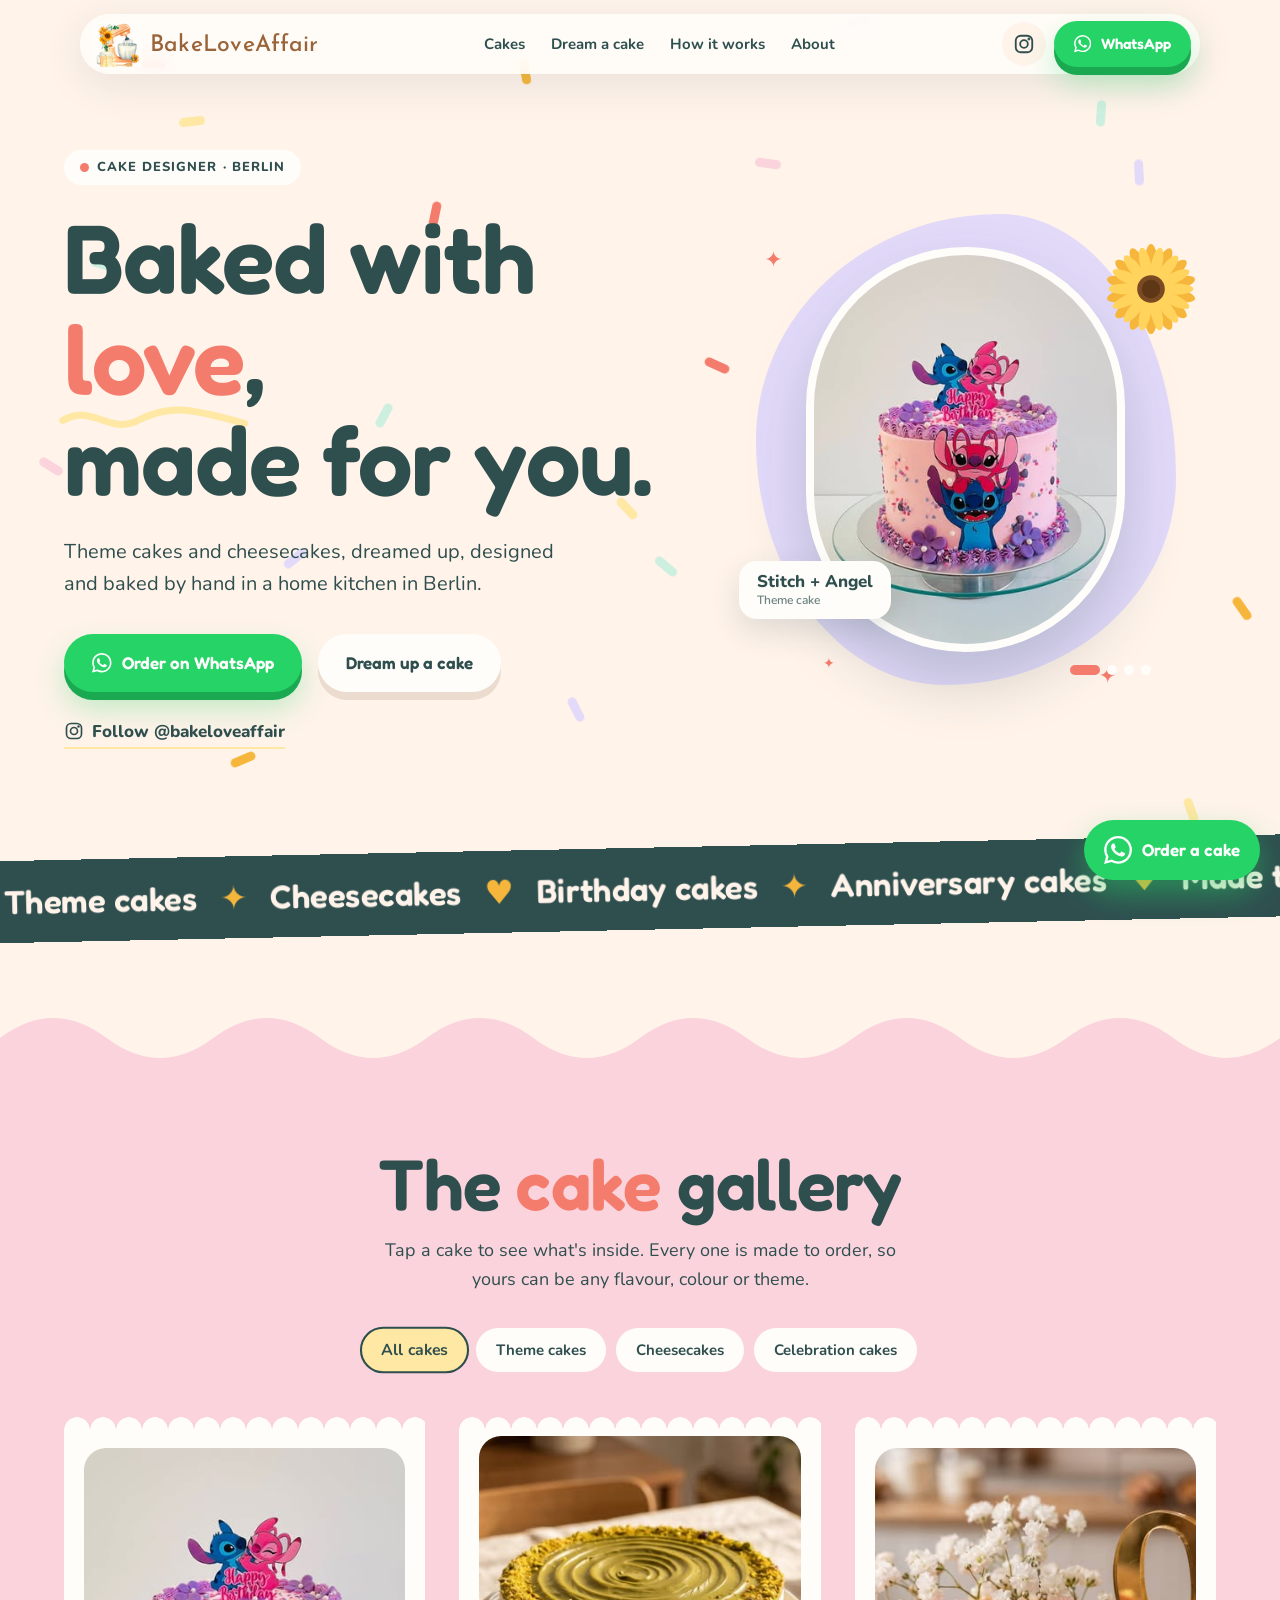
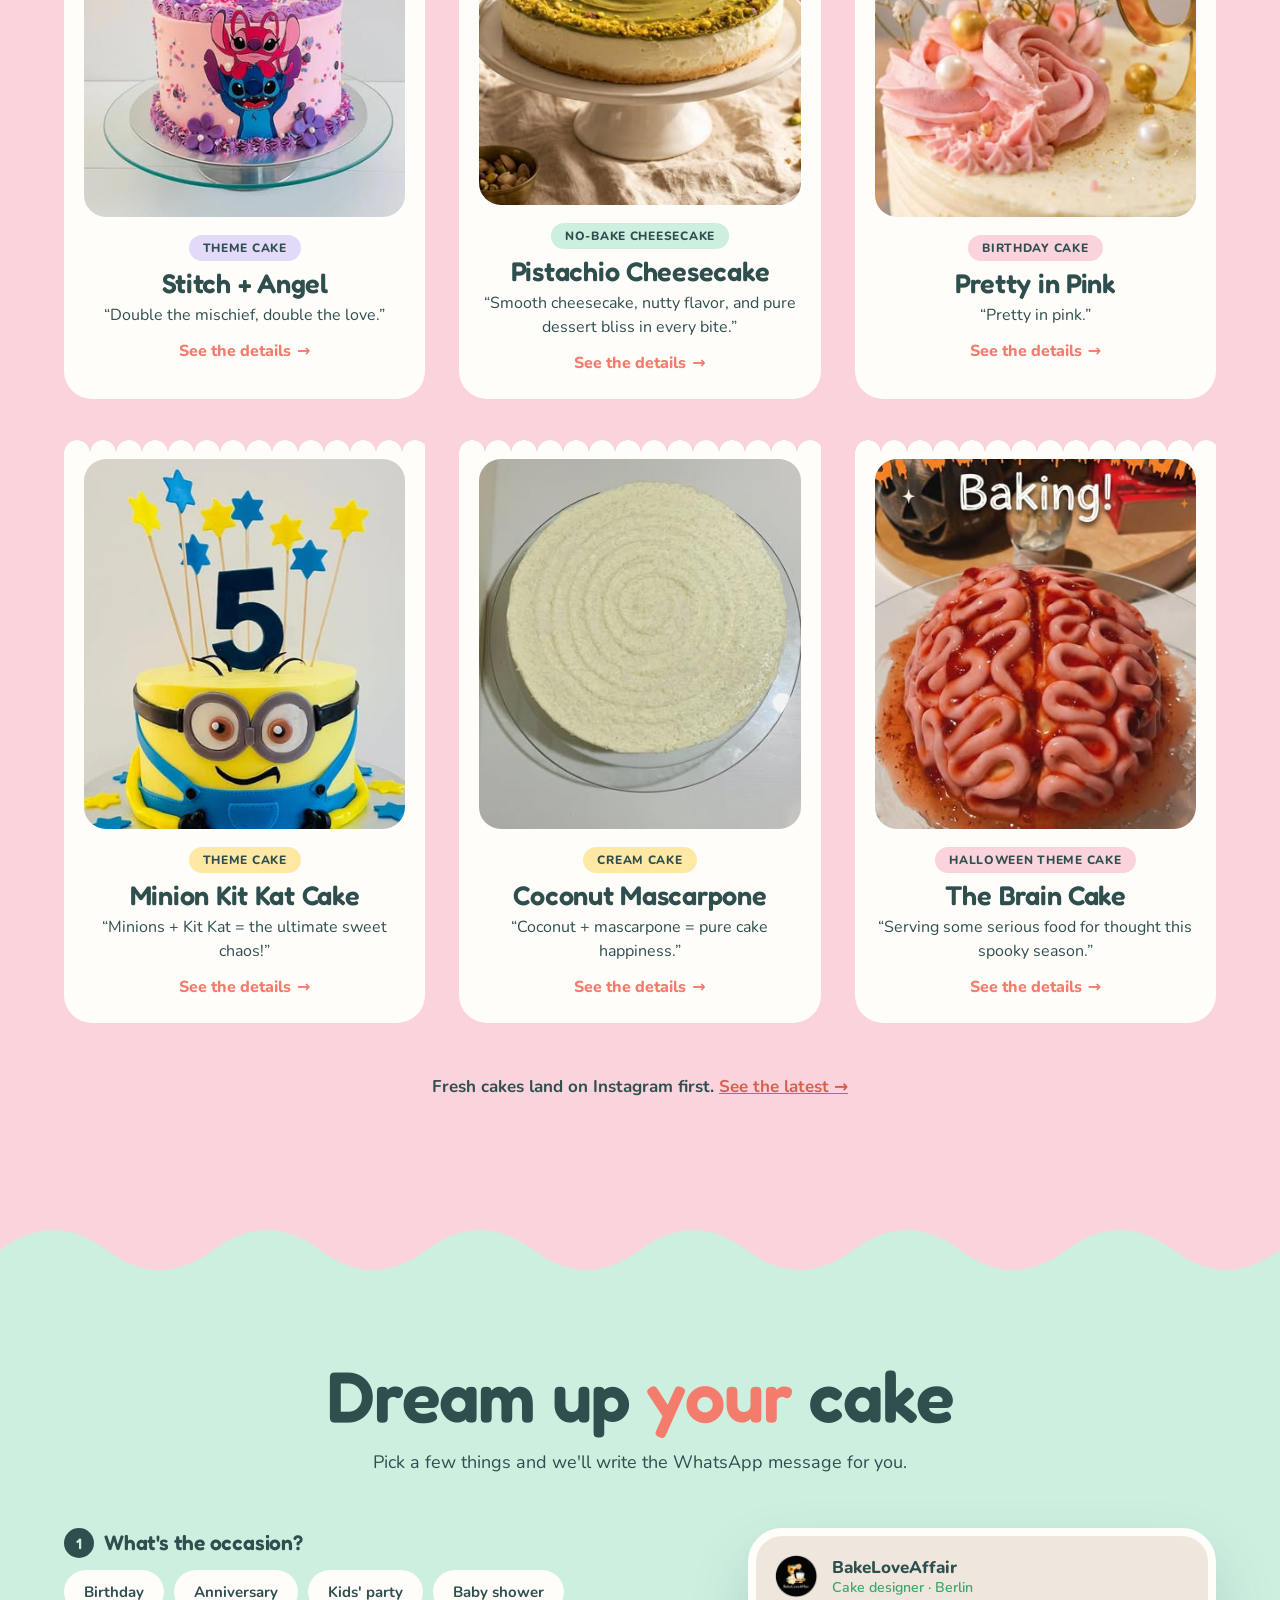
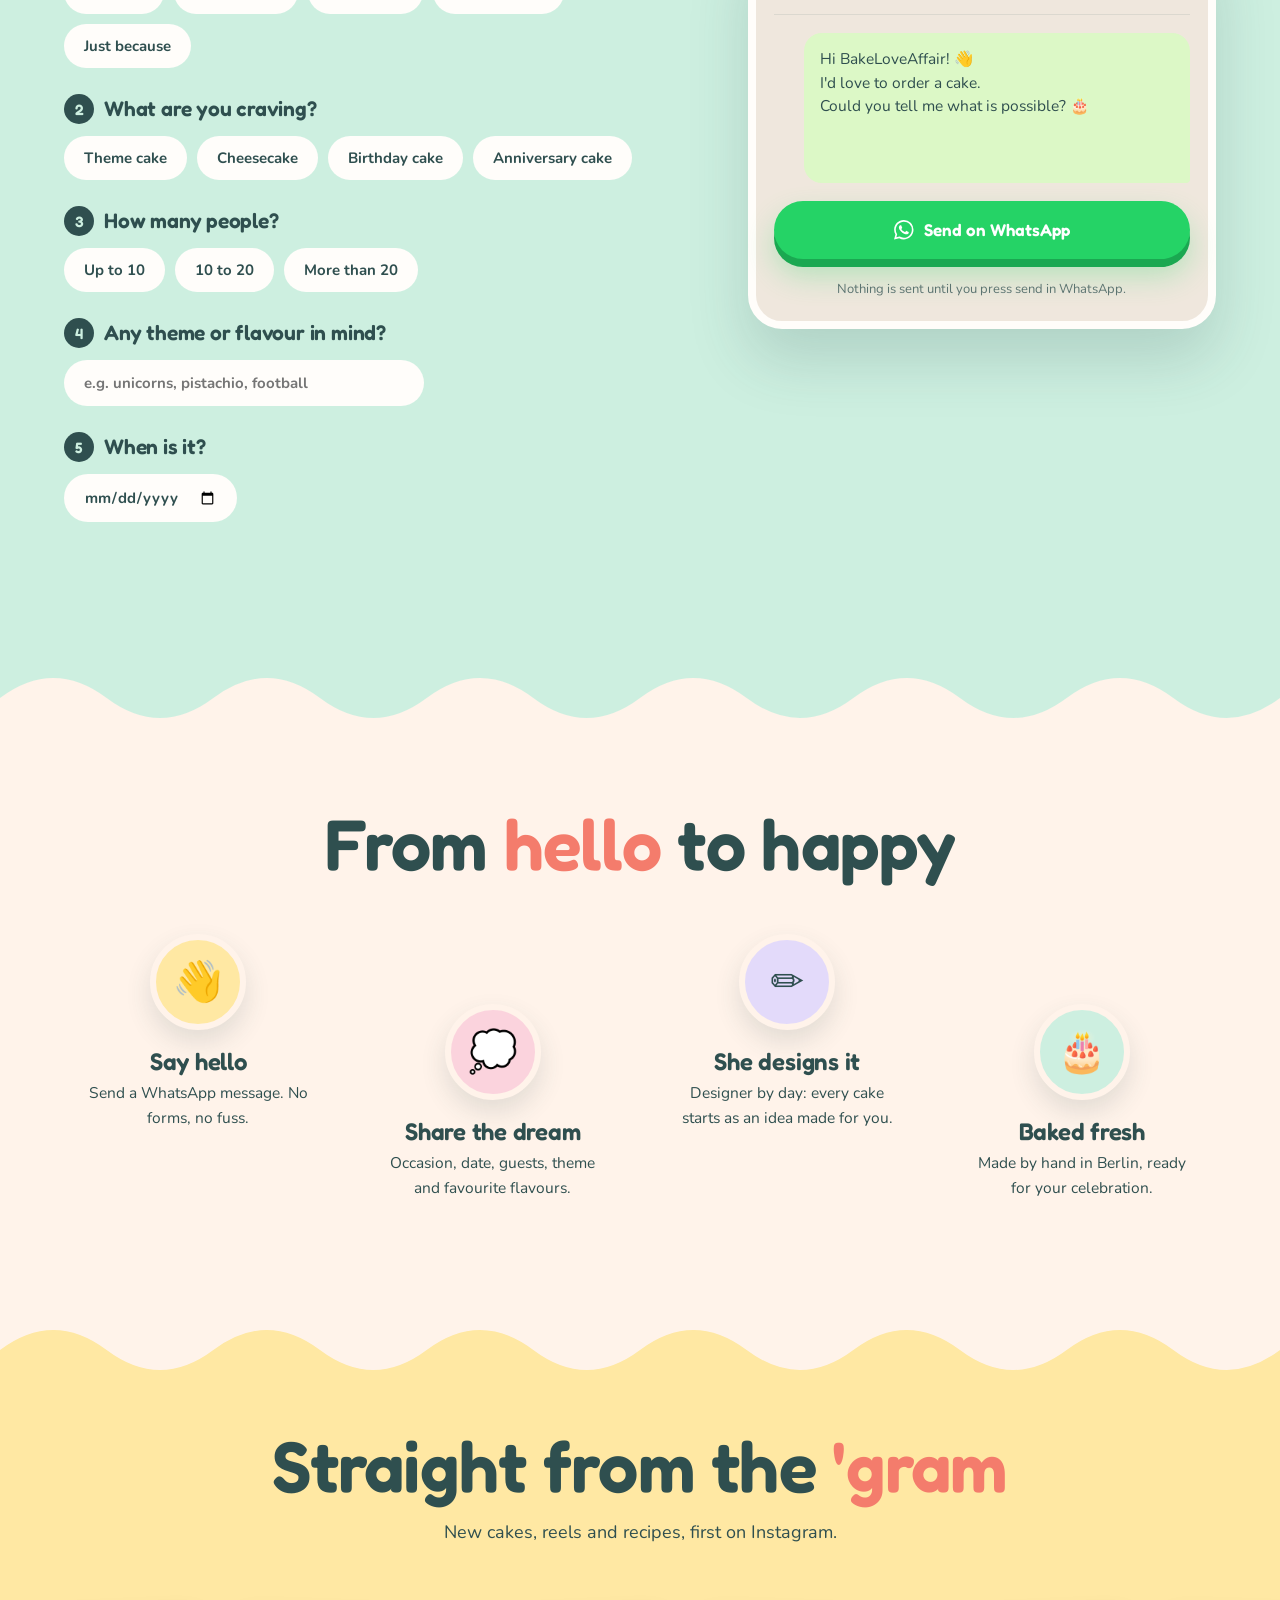
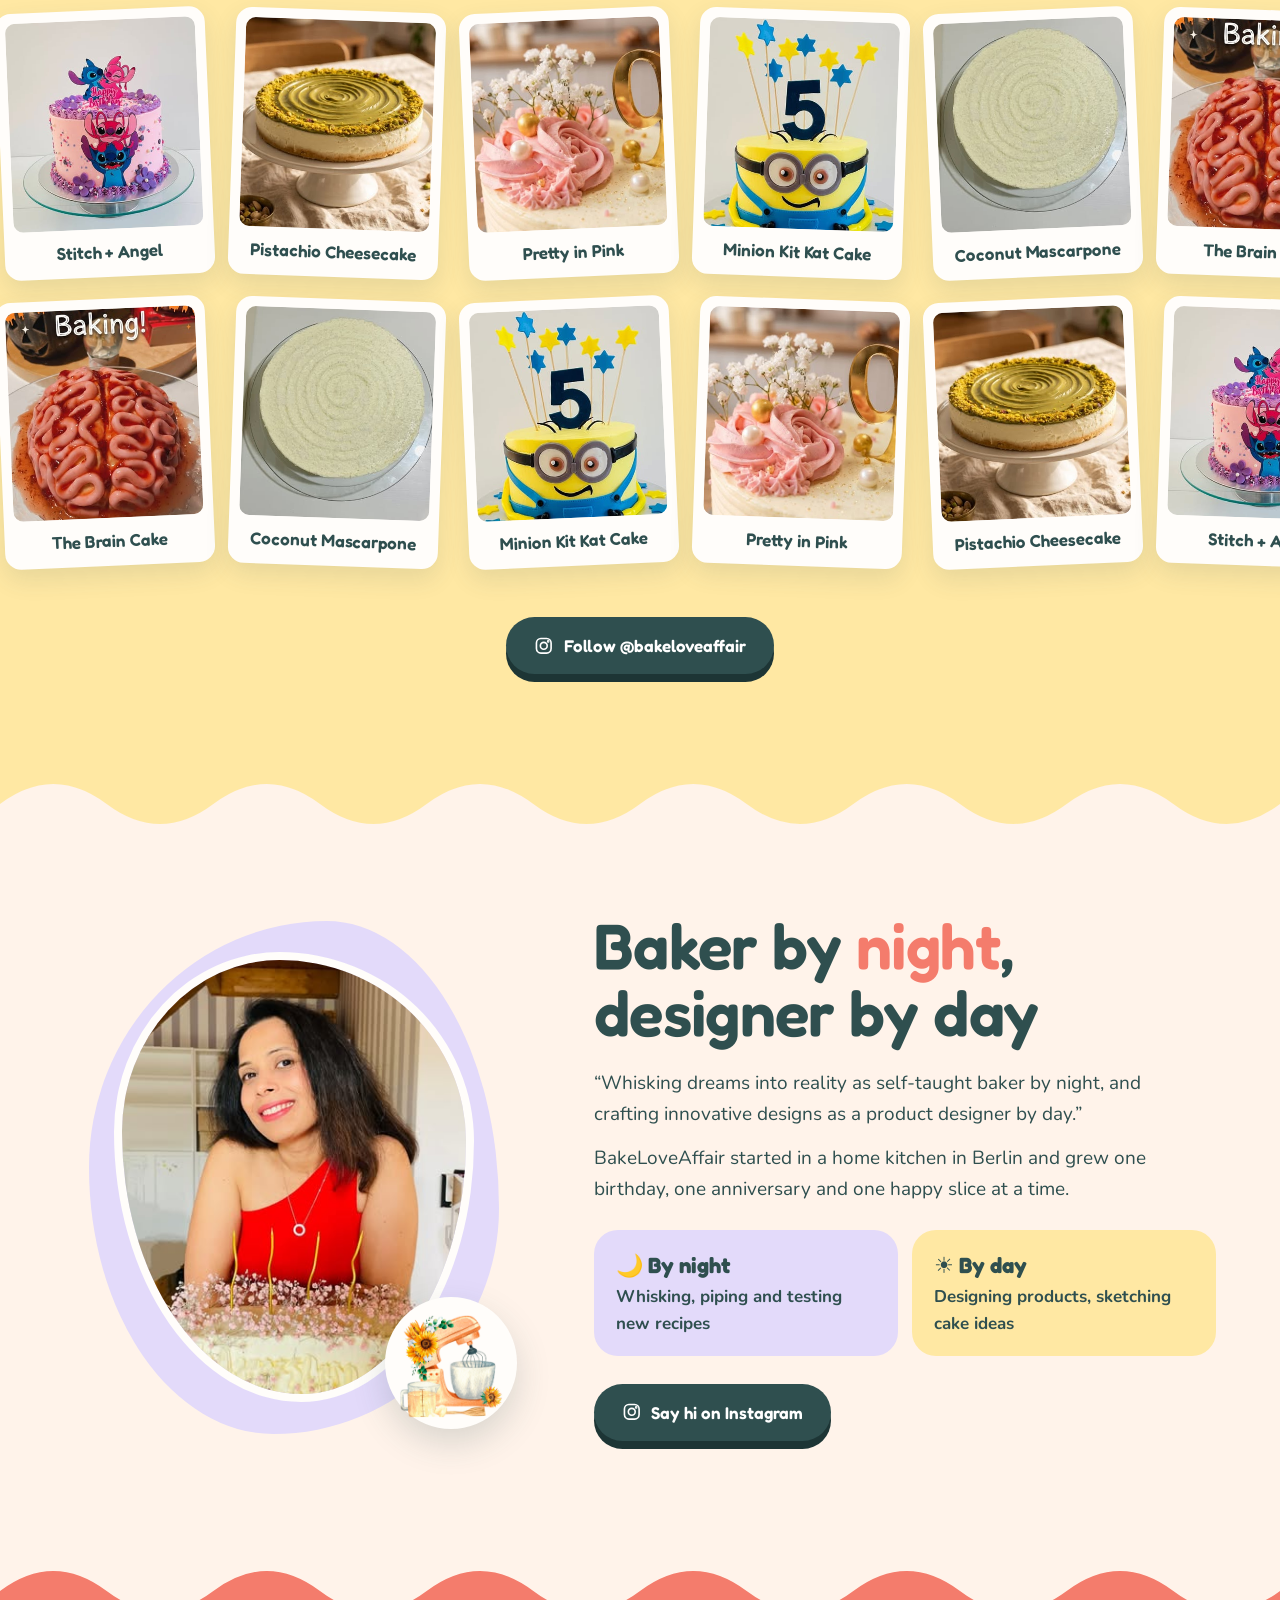
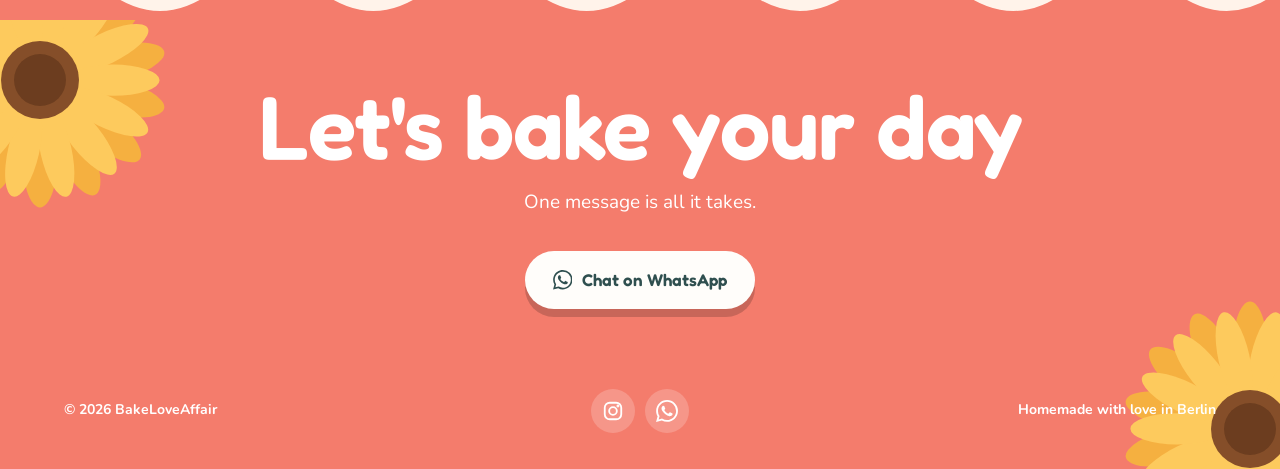
==== commit a979b100: "Remove the specialities section Co-Authored-By: Claude Fable 5.2 <noreply@anthropic.com>" ====
--- a/index.html
+++ b/index.html
@@ -28,7 +28,6 @@
   <div class="nav-bar">
     <a class="brand" href="#top" aria-label="BakeLoveAffair, back to top"><img src="assets/logo/mixer.png" alt="" width="48" height="46"><span>BakeLoveAffair</span></a>
     <ul>
-      <li><a href="#special">Specialities</a></li>
       <li><a href="#cakes">Cakes</a></li>
       <li><a href="#wish">Dream a cake</a></li>
       <li><a href="#how">How it works</a></li>
@@ -41,7 +40,6 @@
     </div>
   </div>
   <div class="menu" id="menu">
-    <a href="#special">Specialities</a>
     <a href="#cakes">Cakes</a>
     <a href="#wish">Dream a cake</a>
     <a href="#how">How it works</a>
@@ -75,28 +73,6 @@
 </header>
 
 <div class="ribbon" aria-hidden="true"><div id="ribbon"></div></div>
-
-<section class="pad" id="special" style="padding-top:40px">
-  <div class="wrap">
-    <div class="title"><h2 data-reveal>Two things she does <em>best</em></h2><p data-reveal="100">Cakes that look like your favourite things, and cheesecakes that disappear fast.</p></div>
-    <div class="duo">
-      <article class="spec" style="--c:var(--lav)" data-reveal>
-        <span class="kicker">Speciality no. 1</span>
-        <h3>Theme cakes</h3>
-        <p>A favourite character, a hobby, a season, an inside joke. Tell her the theme and she designs a cake around it.</p>
-        <button class="btn sm" data-filter="theme">See theme cakes</button>
-        <div class="fan" id="fan-theme"></div>
-      </article>
-      <article class="spec" style="--c:var(--mint)" data-reveal="140">
-        <span class="kicker">Speciality no. 2</span>
-        <h3>Cheesecakes</h3>
-        <p>Creamy, generous and made from scratch. The pistachio one has its own fan club.</p>
-        <button class="btn sm" data-filter="cheesecake">See cheesecakes</button>
-        <div class="fan one" id="fan-cheesecake"></div>
-      </article>
-    </div>
-  </div>
-</section>
 
 <div class="wavebox"><svg class="wave" data-fill="#FBD3DD"></svg></div>
 <section class="sig pad" id="cakes">
--- a/css/style.css
+++ b/css/style.css
@@ -89,7 +89,7 @@
 @keyframes spin{to{rotate:360deg}}
 
 /* ---------- ribbon ---------- */
-.ribbon{background:var(--deep);color:var(--bg);overflow:hidden;white-space:nowrap;rotate:-1.2deg;scale:1.03;margin:10px 0 50px}
+.ribbon{background:var(--deep);color:var(--bg);overflow:hidden;white-space:nowrap;rotate:-1.2deg;scale:1.03;margin:10px 0 70px}
 .ribbon div{display:inline-block;font-family:var(--display);font-weight:600;font-size:clamp(20px,2.6vw,32px);padding:14px 0;animation:flow 34s linear infinite}
 .ribbon span{margin:0 22px}.ribbon b{color:var(--sun);font-weight:600}
 @keyframes flow{to{transform:translateX(-50%)}}
@@ -104,23 +104,6 @@
 .title h2{font-size:clamp(38px,5.6vw,76px)}
 .title h2 em{font-style:normal;color:var(--coral)}
 .title p{max-width:540px;margin:14px auto 0;font-size:18px}
-
-/* ---------- specialities ---------- */
-.duo{display:grid;grid-template-columns:1fr 1fr;gap:28px}
-.spec{position:relative;border-radius:40px;padding:38px 38px 0;overflow:hidden;min-height:520px;display:flex;flex-direction:column;align-items:flex-start;background:var(--c)}
-.spec .kicker{font-weight:800;font-size:13px;letter-spacing:.1em;text-transform:uppercase;background:var(--white);border-radius:999px;padding:5px 14px;margin-bottom:16px}
-.spec h3{font-size:clamp(34px,4vw,54px);margin-bottom:12px}
-.spec p{max-width:400px;margin-bottom:22px}
-.fan{position:relative;align-self:center;width:100%;height:270px;margin-top:auto}
-.fan img{position:absolute;left:50%;bottom:-34px;width:200px;aspect-ratio:3/4;object-fit:cover;border-radius:22px;border:6px solid var(--white);box-shadow:0 18px 40px rgba(47,79,79,.2);translate:-50% 0;transform-origin:50% 120%;transition:rotate .6s var(--spring),translate .6s var(--spring)}
-.fan img:nth-child(1){rotate:-14deg;translate:-110% 10px}
-.fan img:nth-child(2){rotate:0deg;z-index:1}
-.fan img:nth-child(3){rotate:14deg;translate:10% 10px}
-.spec:hover .fan img:nth-child(1){rotate:-22deg;translate:-128% 0}
-.spec:hover .fan img:nth-child(2){translate:-50% -22px}
-.spec:hover .fan img:nth-child(3){rotate:22deg;translate:28% 0}
-.fan.one img{width:250px;rotate:-4deg}
-.spec:hover .fan.one img{rotate:3deg;translate:-50% -22px}
 
 /* ---------- cakes ---------- */
 .sig{background:var(--pink)}
@@ -259,12 +242,11 @@
   .brand{font-size:19px}.brand img{width:40px;height:38px}
   .nav-right .btn span{display:none}.nav-right .btn{padding:11px 13px}
   .hero{padding-top:118px}
-  .hero .wrap,.wishgrid,.aboutgrid,.duo{grid-template-columns:1fr}
+  .hero .wrap,.wishgrid,.aboutgrid{grid-template-columns:1fr}
   .cards{grid-template-columns:1fr 1fr;gap:34px 16px}
   .sc{padding:6px 10px 18px}.sc h3{font-size:20px}.sc p{display:none}.sc .more{font-size:14px}.sc .pill{font-size:10.5px;padding:3px 10px}
   .procgrid{grid-template-columns:1fr 1fr}.proc svg.path{display:none}.ps:nth-child(even){margin-top:0}
   .phone{position:static}
-  .spec{padding:28px 24px 0;min-height:470px}
   .fab span{display:none}.fab{width:60px;justify-content:center;padding:0}
   .sheet-in{grid-template-columns:1fr;border-radius:30px}
   .sheet-photo{border-radius:30px 30px 0 0;padding:26px 26px 20px}
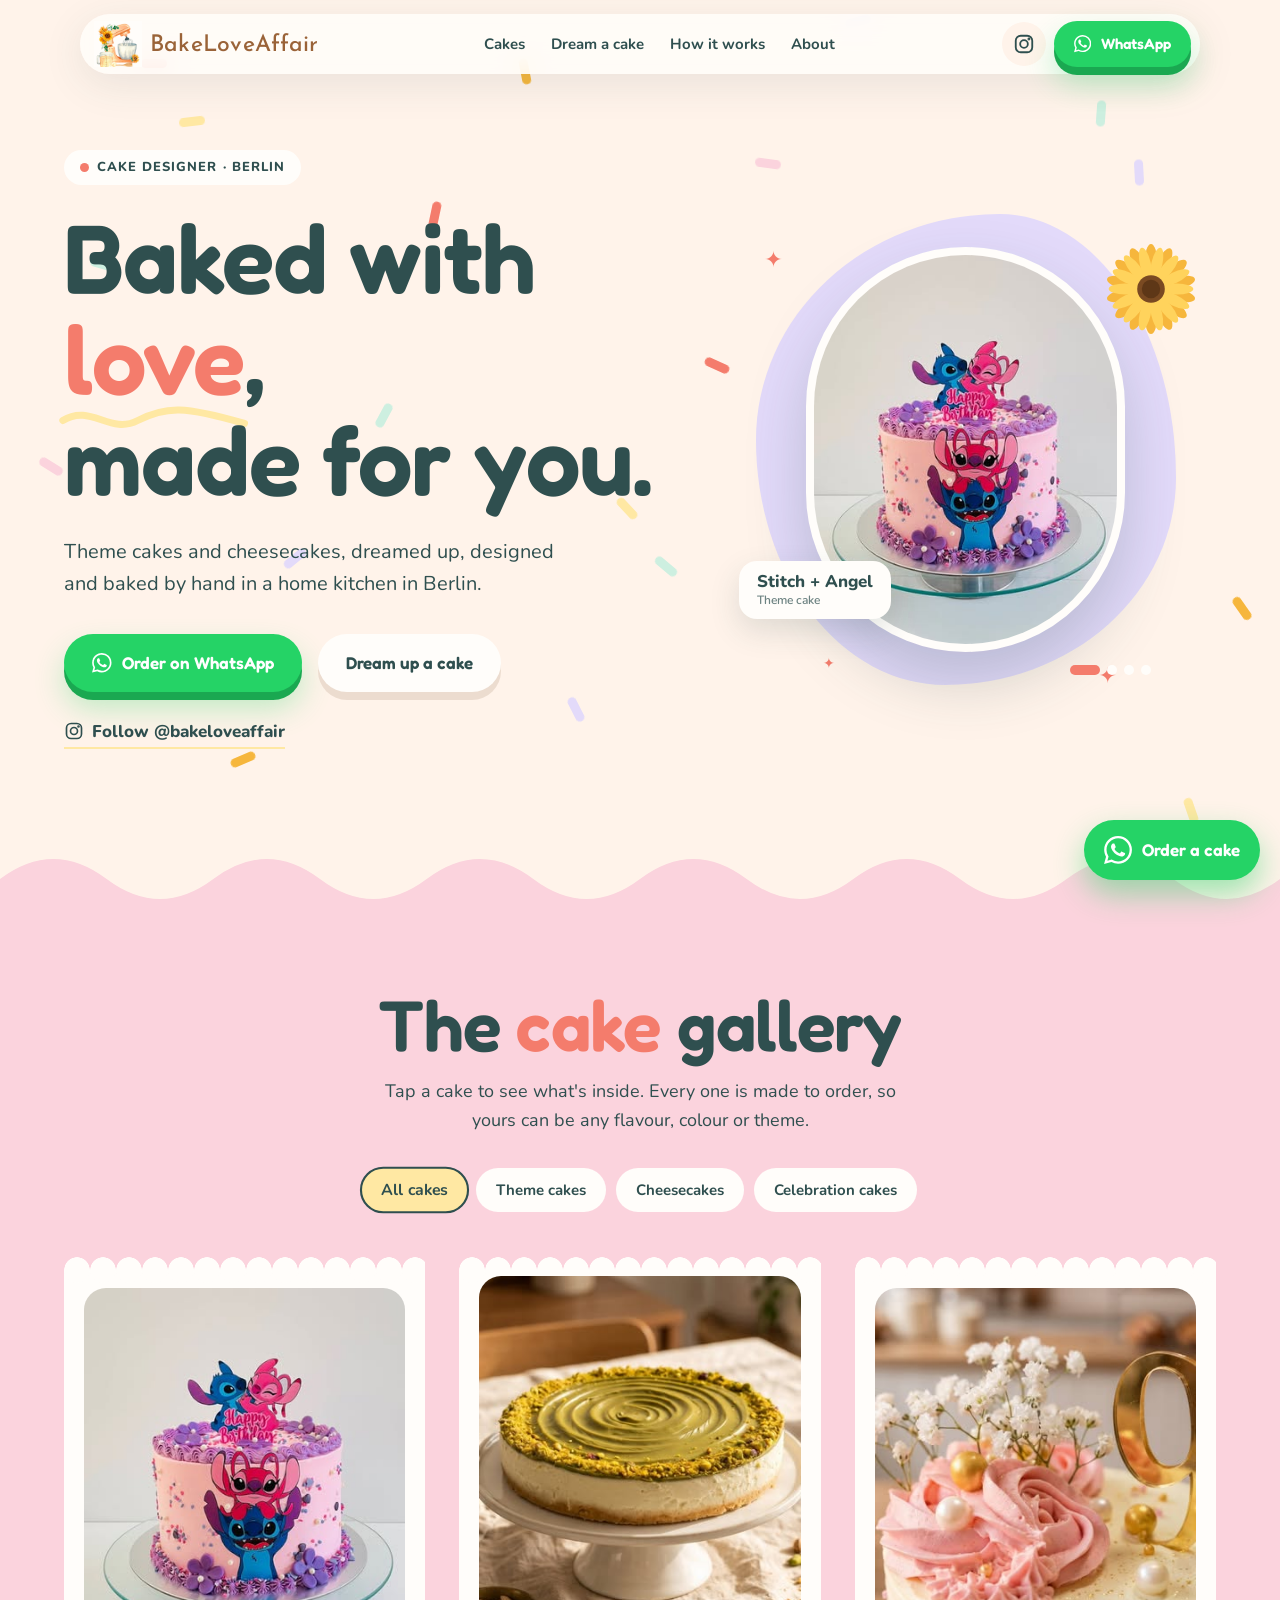
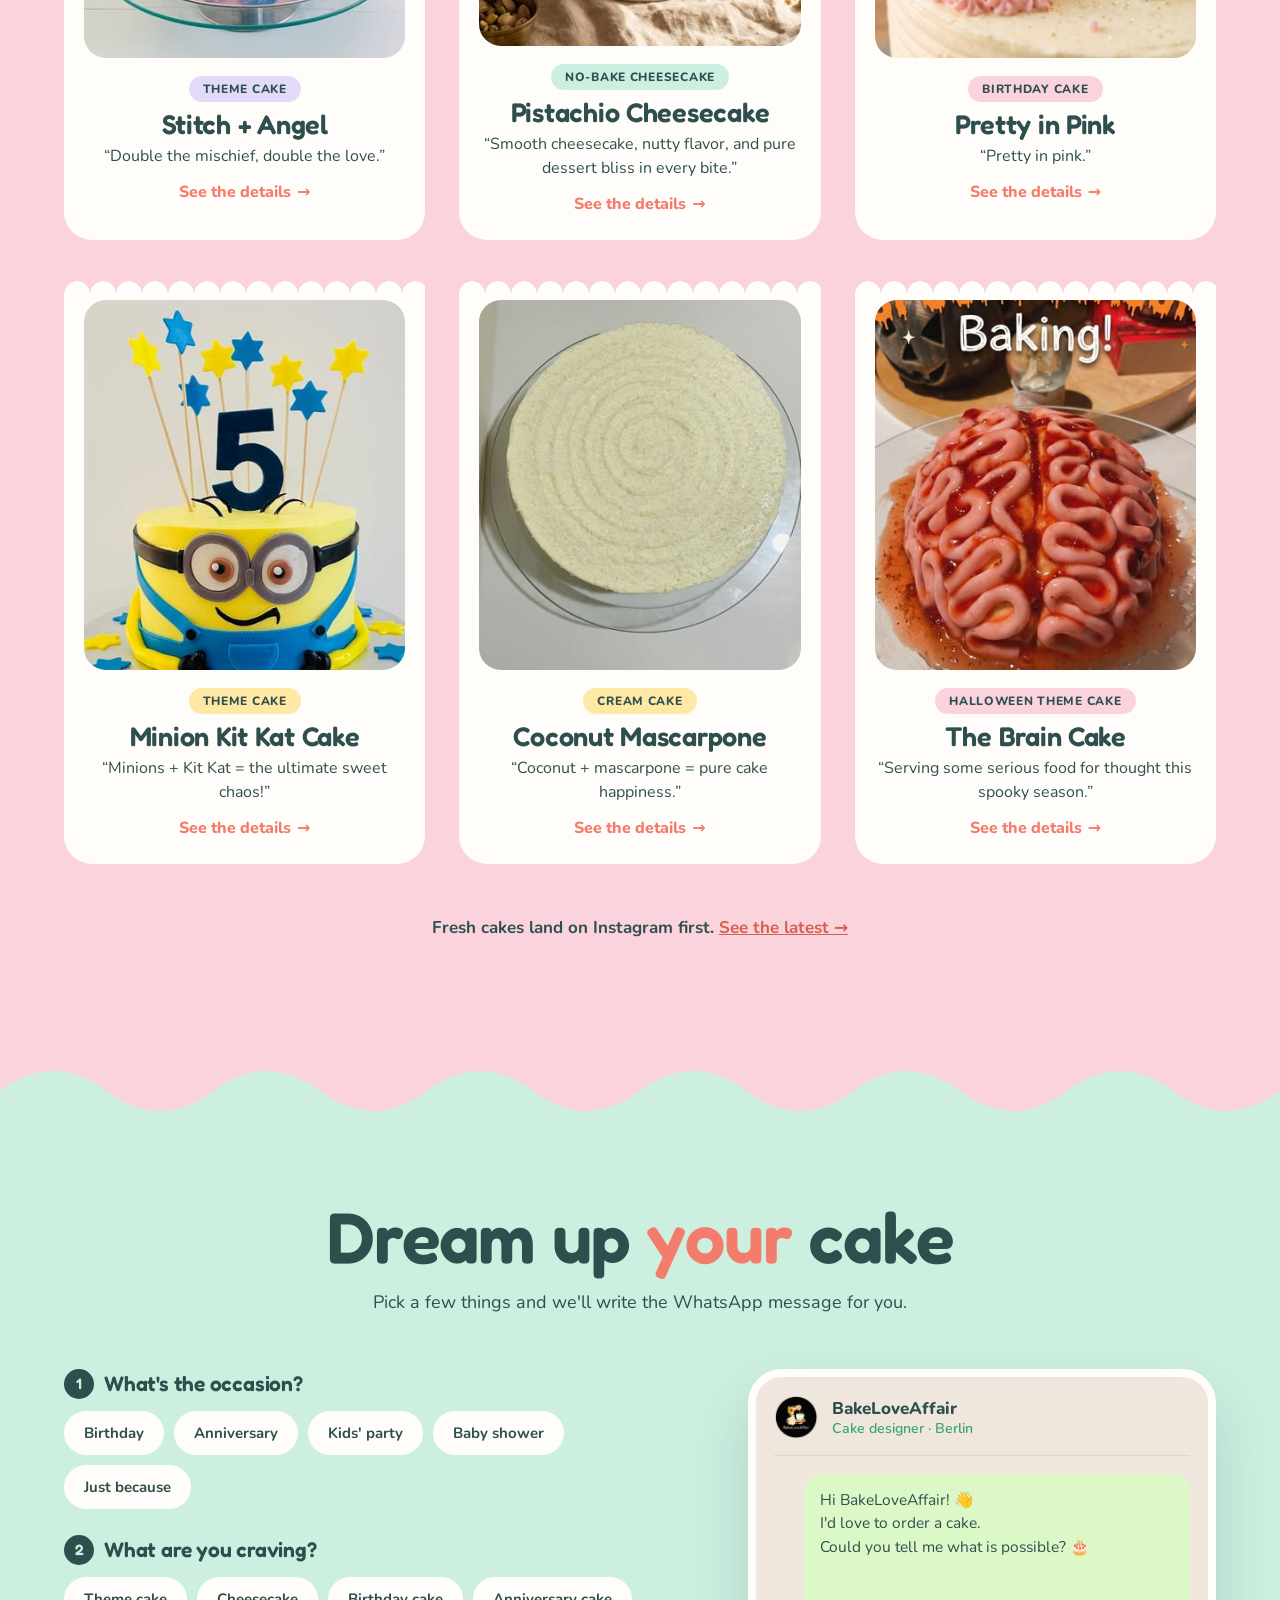
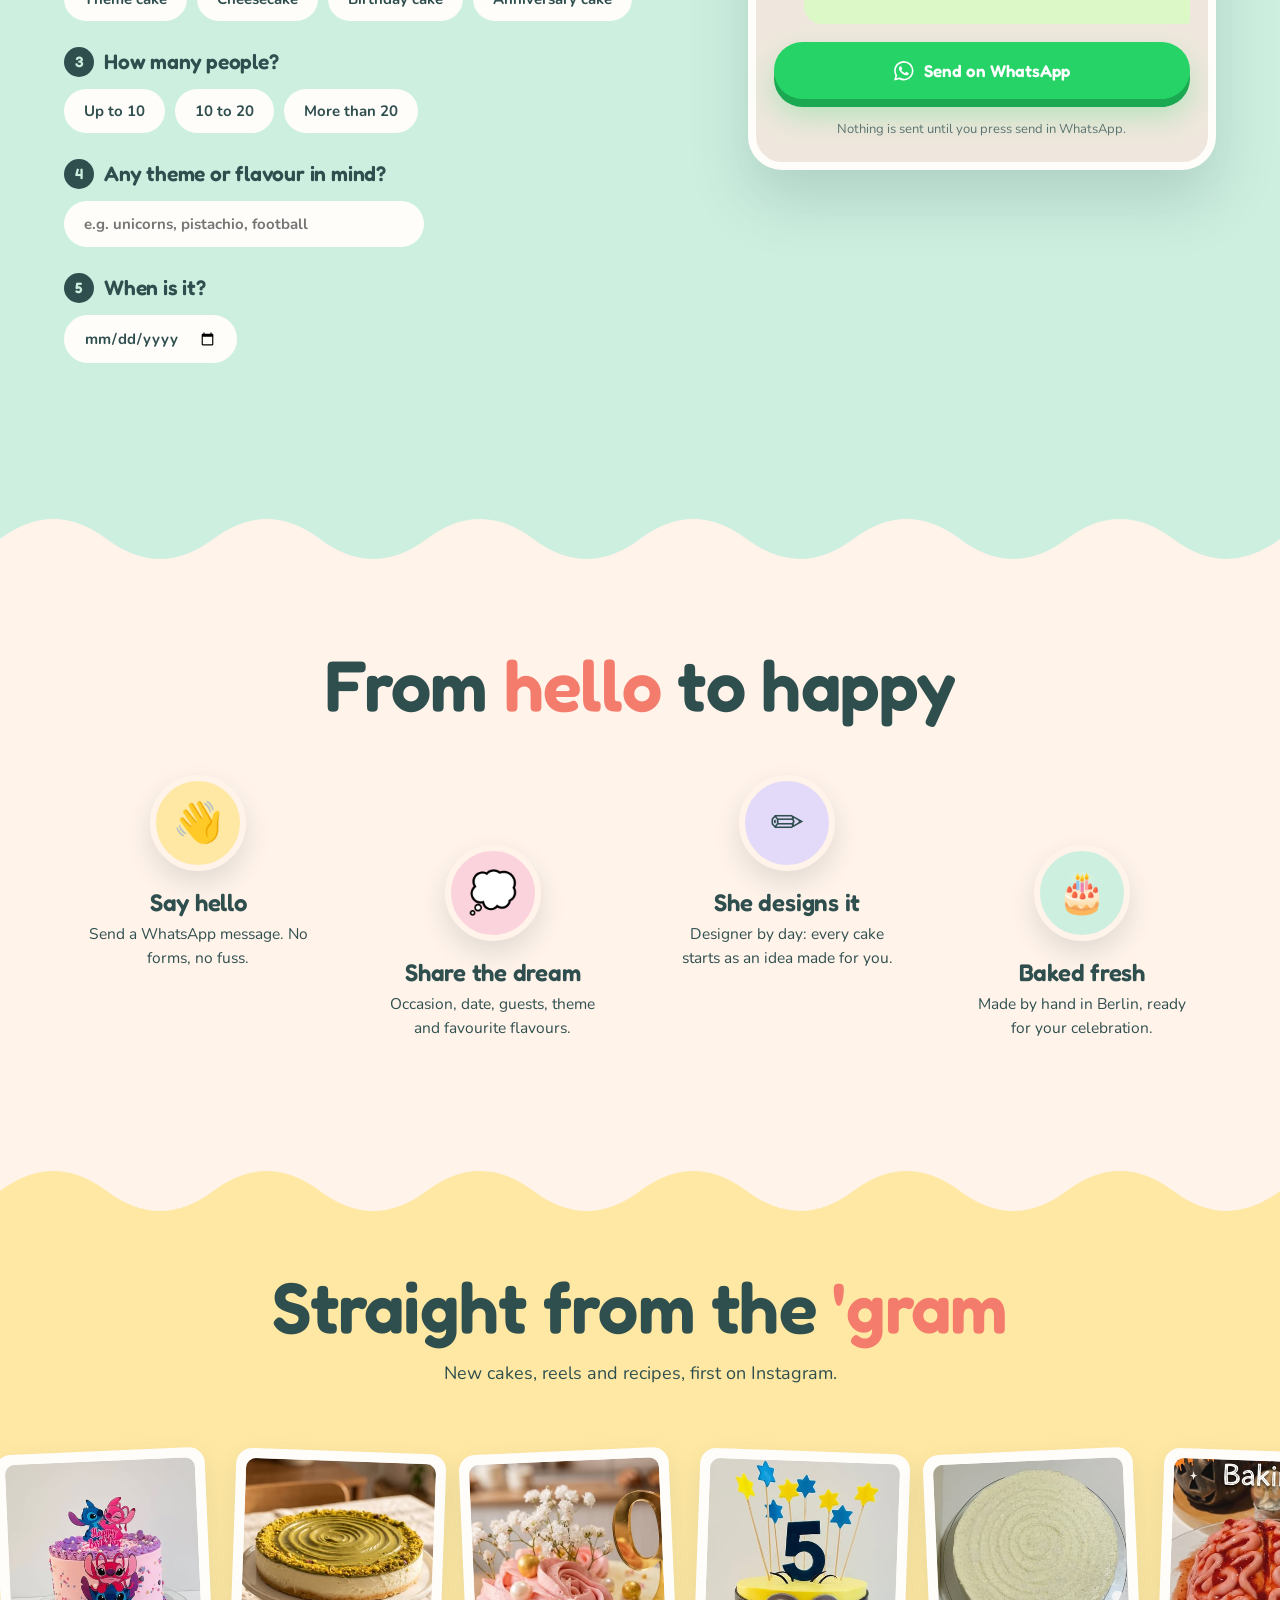
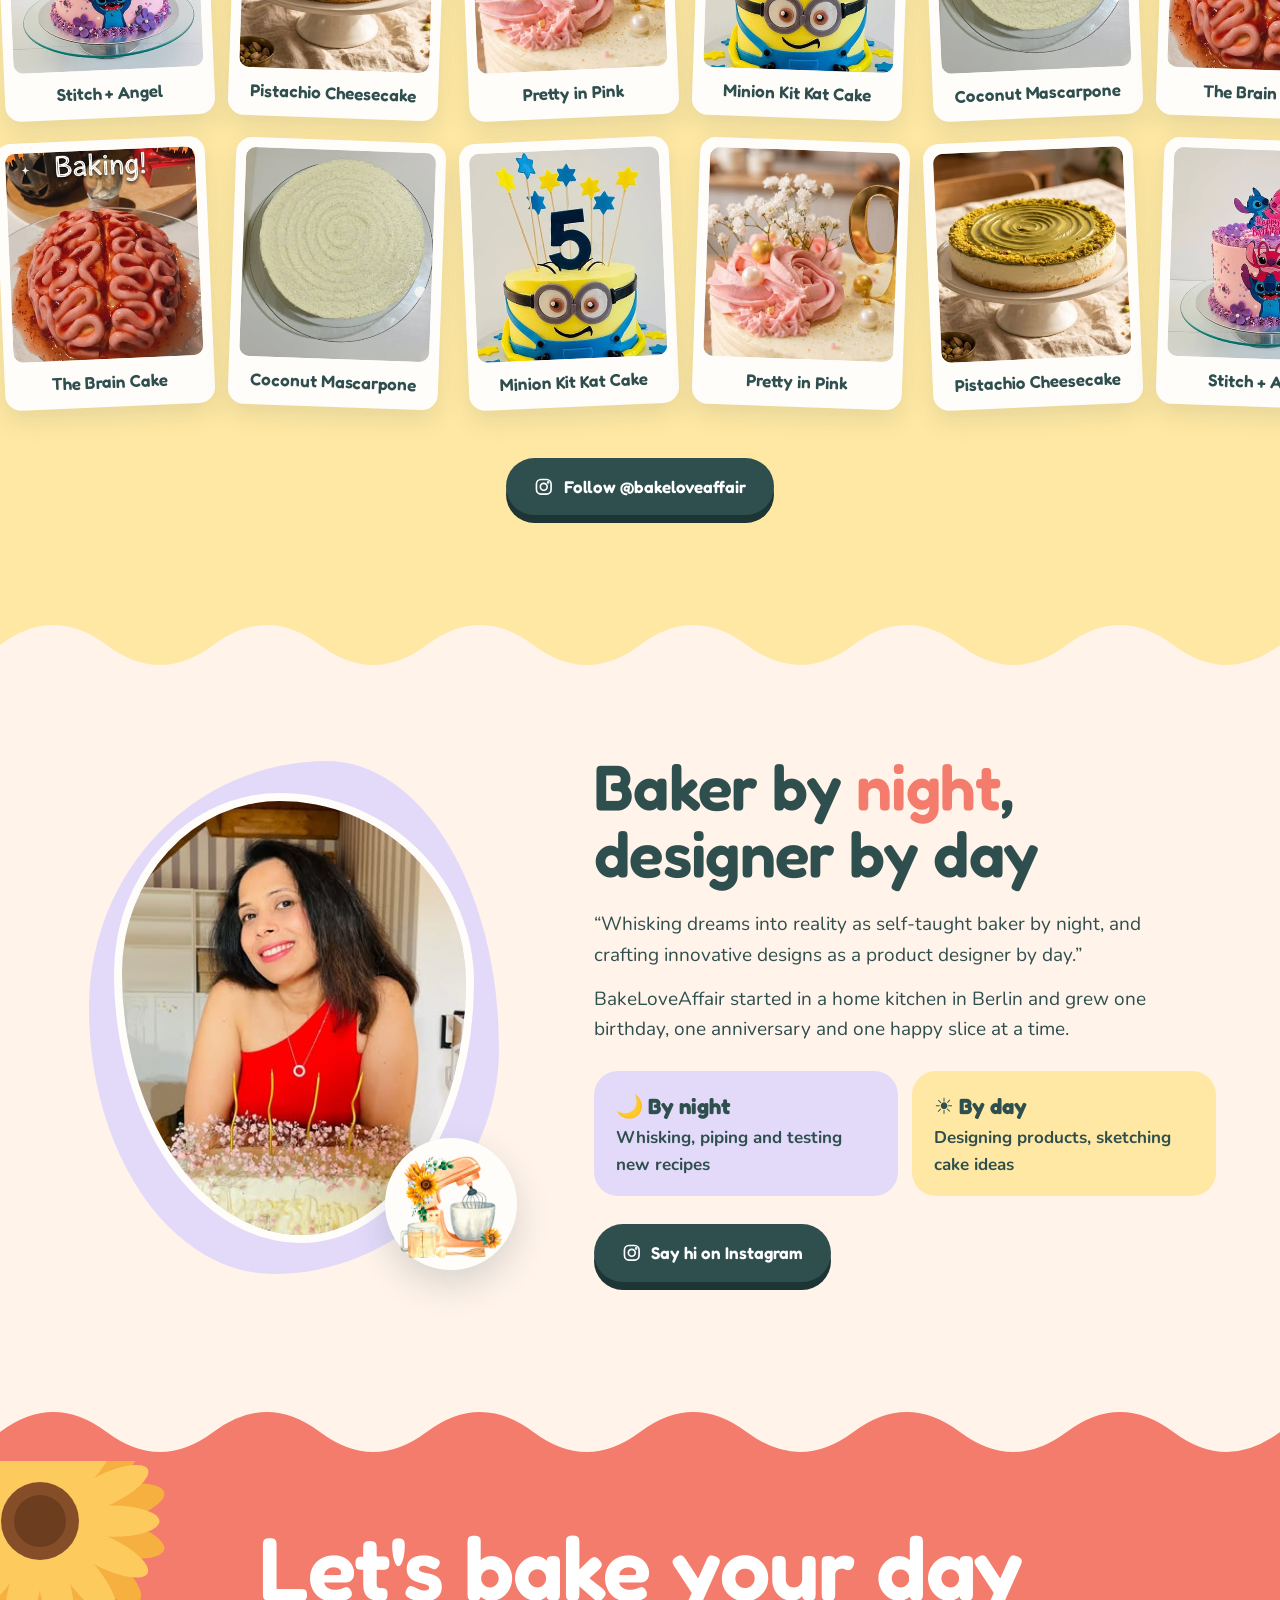
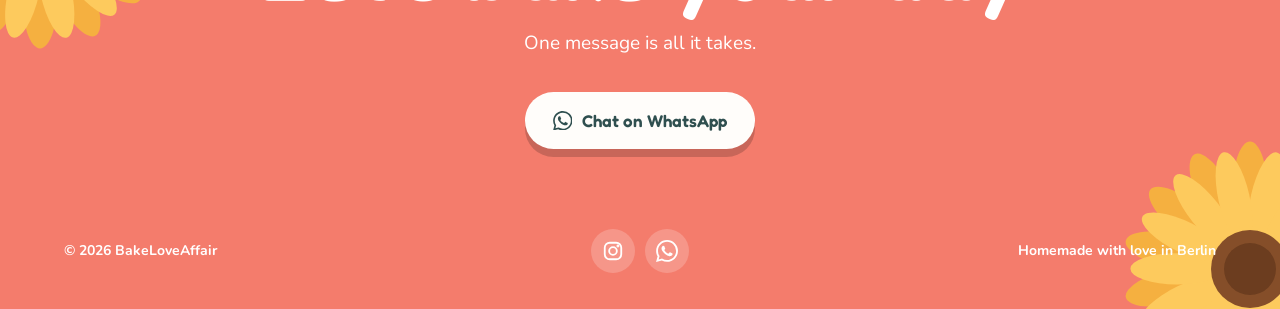
==== commit 969c0cb1: "Remove the scrolling ribbon Co-Authored-By: Claude Fable 5.2 <noreply@anthropic.com>" ====
--- a/index.html
+++ b/index.html
@@ -71,8 +71,6 @@
     </div>
   </div>
 </header>
-
-<div class="ribbon" aria-hidden="true"><div id="ribbon"></div></div>
 
 <div class="wavebox"><svg class="wave" data-fill="#FBD3DD"></svg></div>
 <section class="sig pad" id="cakes">
--- a/css/style.css
+++ b/css/style.css
@@ -88,10 +88,6 @@
 .sunflower svg{display:block;width:100%;height:auto;animation:spin 40s linear infinite}
 @keyframes spin{to{rotate:360deg}}
 
-/* ---------- ribbon ---------- */
-.ribbon{background:var(--deep);color:var(--bg);overflow:hidden;white-space:nowrap;rotate:-1.2deg;scale:1.03;margin:10px 0 70px}
-.ribbon div{display:inline-block;font-family:var(--display);font-weight:600;font-size:clamp(20px,2.6vw,32px);padding:14px 0;animation:flow 34s linear infinite}
-.ribbon span{margin:0 22px}.ribbon b{color:var(--sun);font-weight:600}
 @keyframes flow{to{transform:translateX(-50%)}}
 
 /* ---------- waves + sections ---------- */
